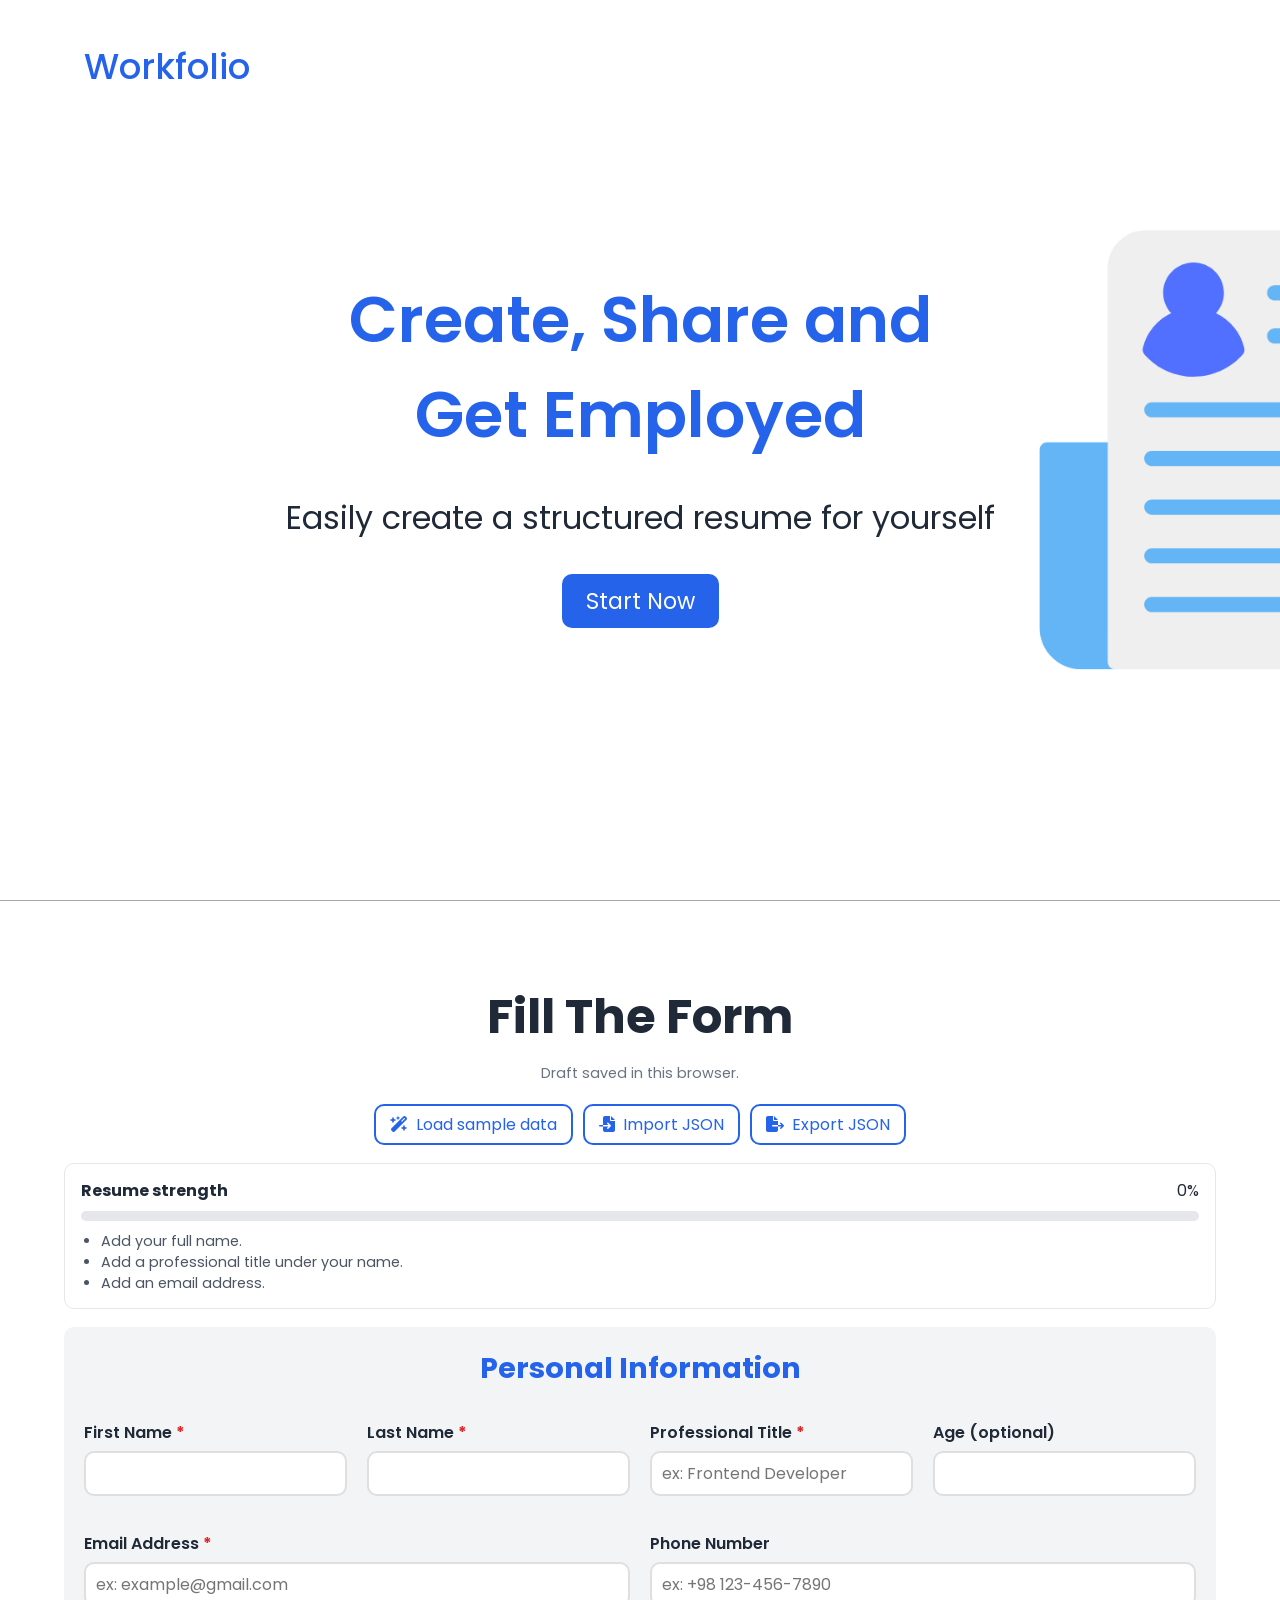
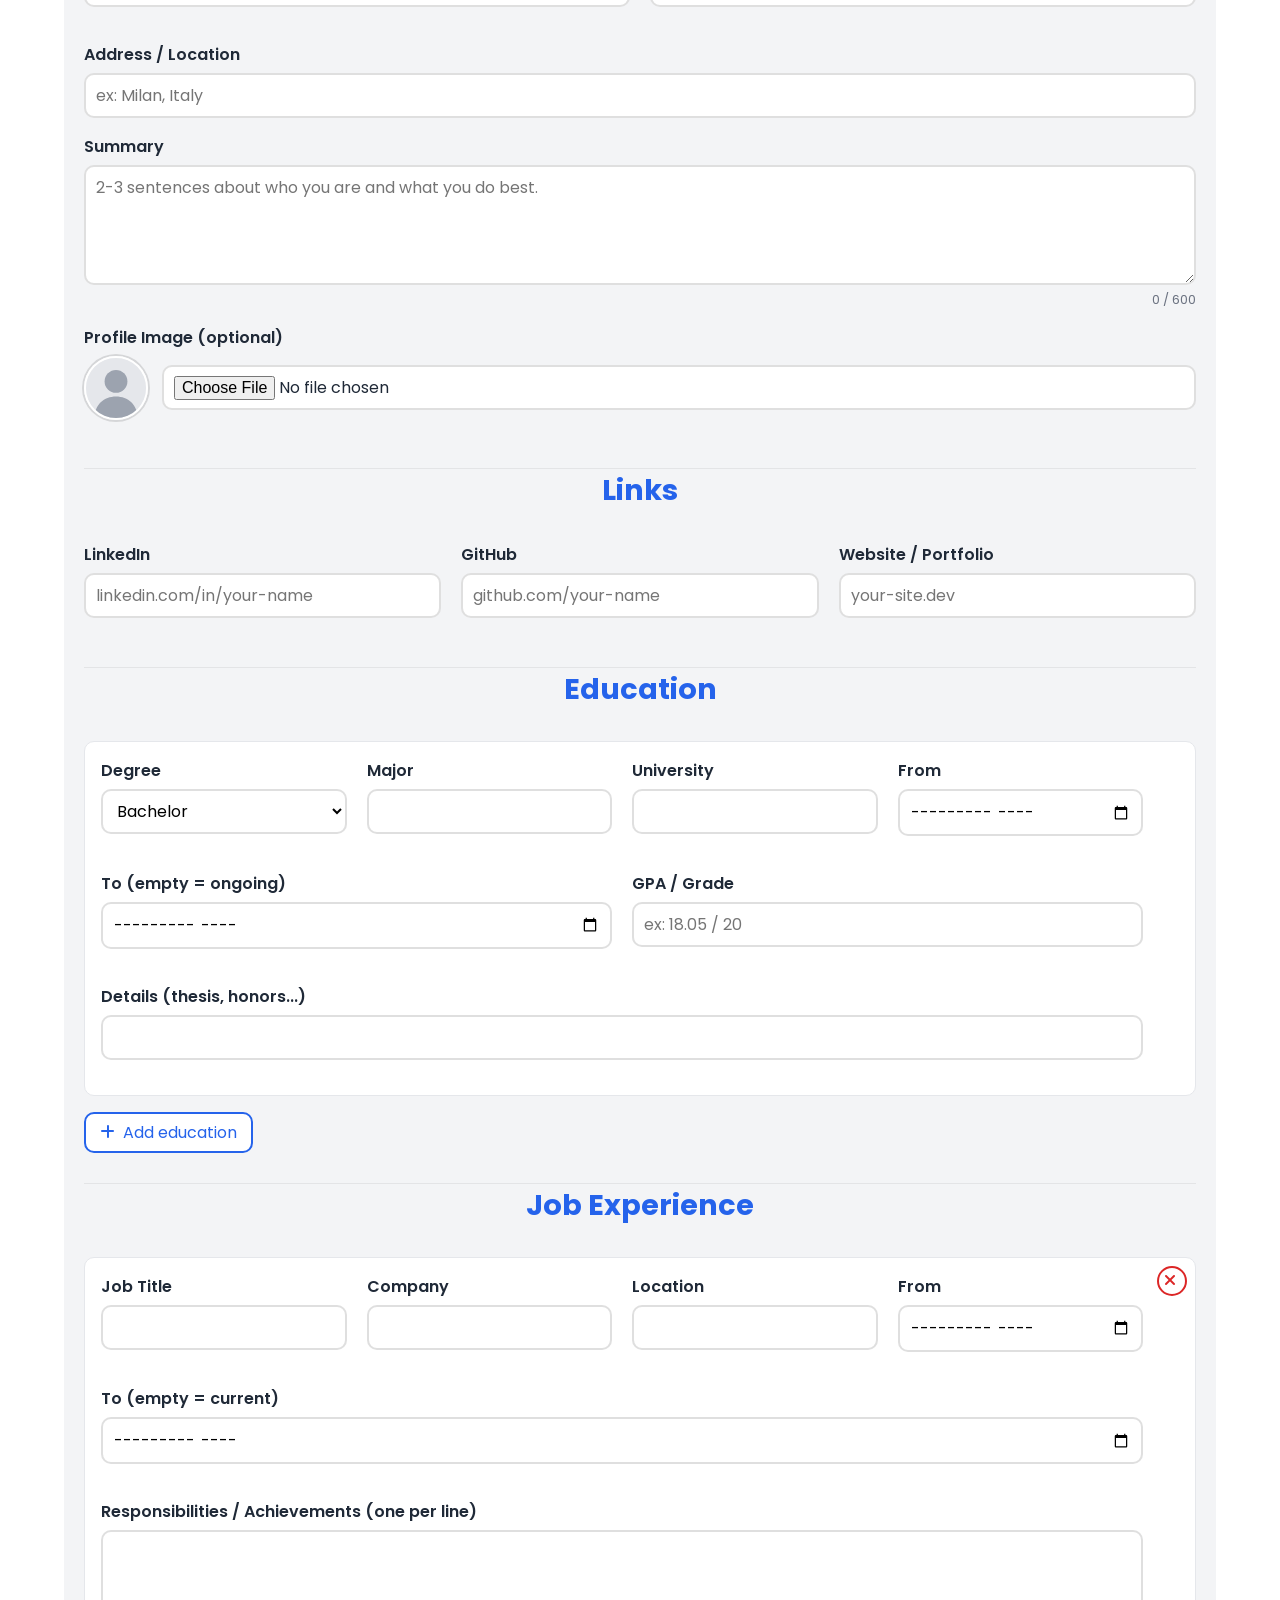
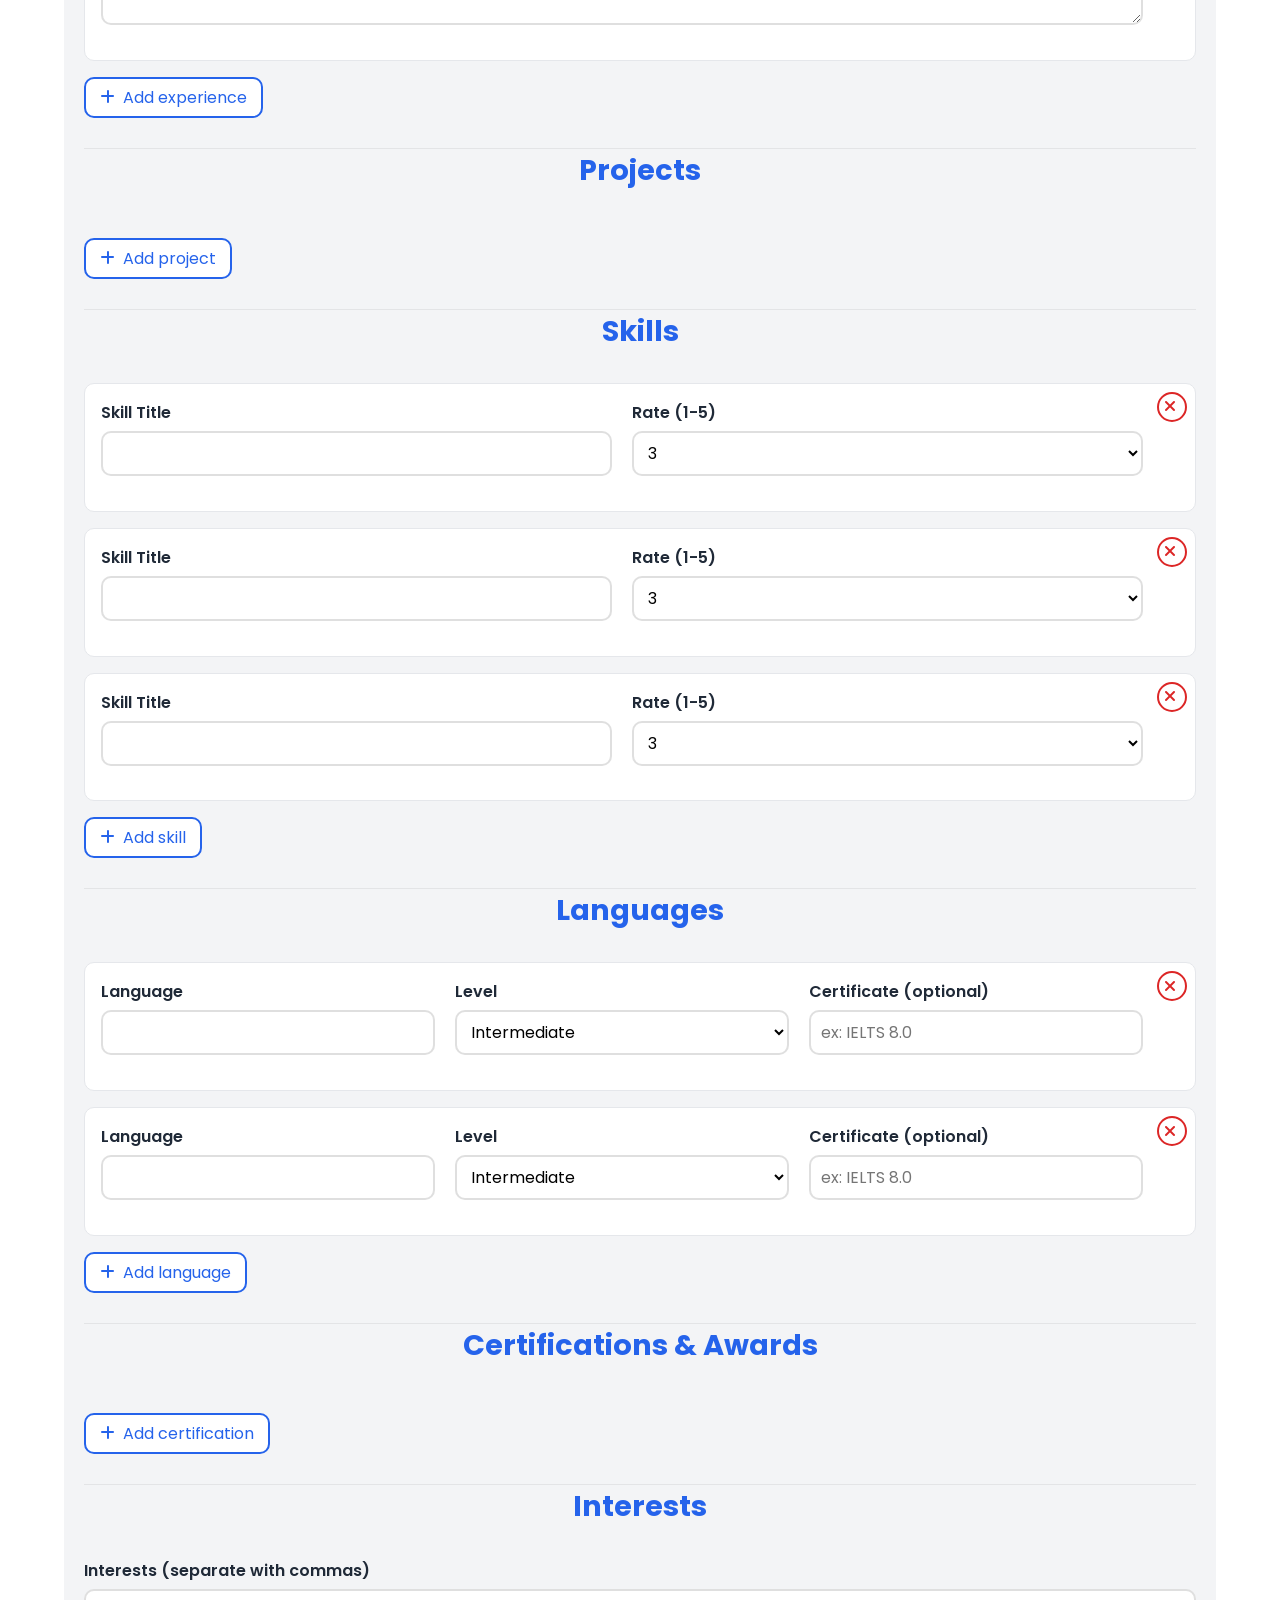
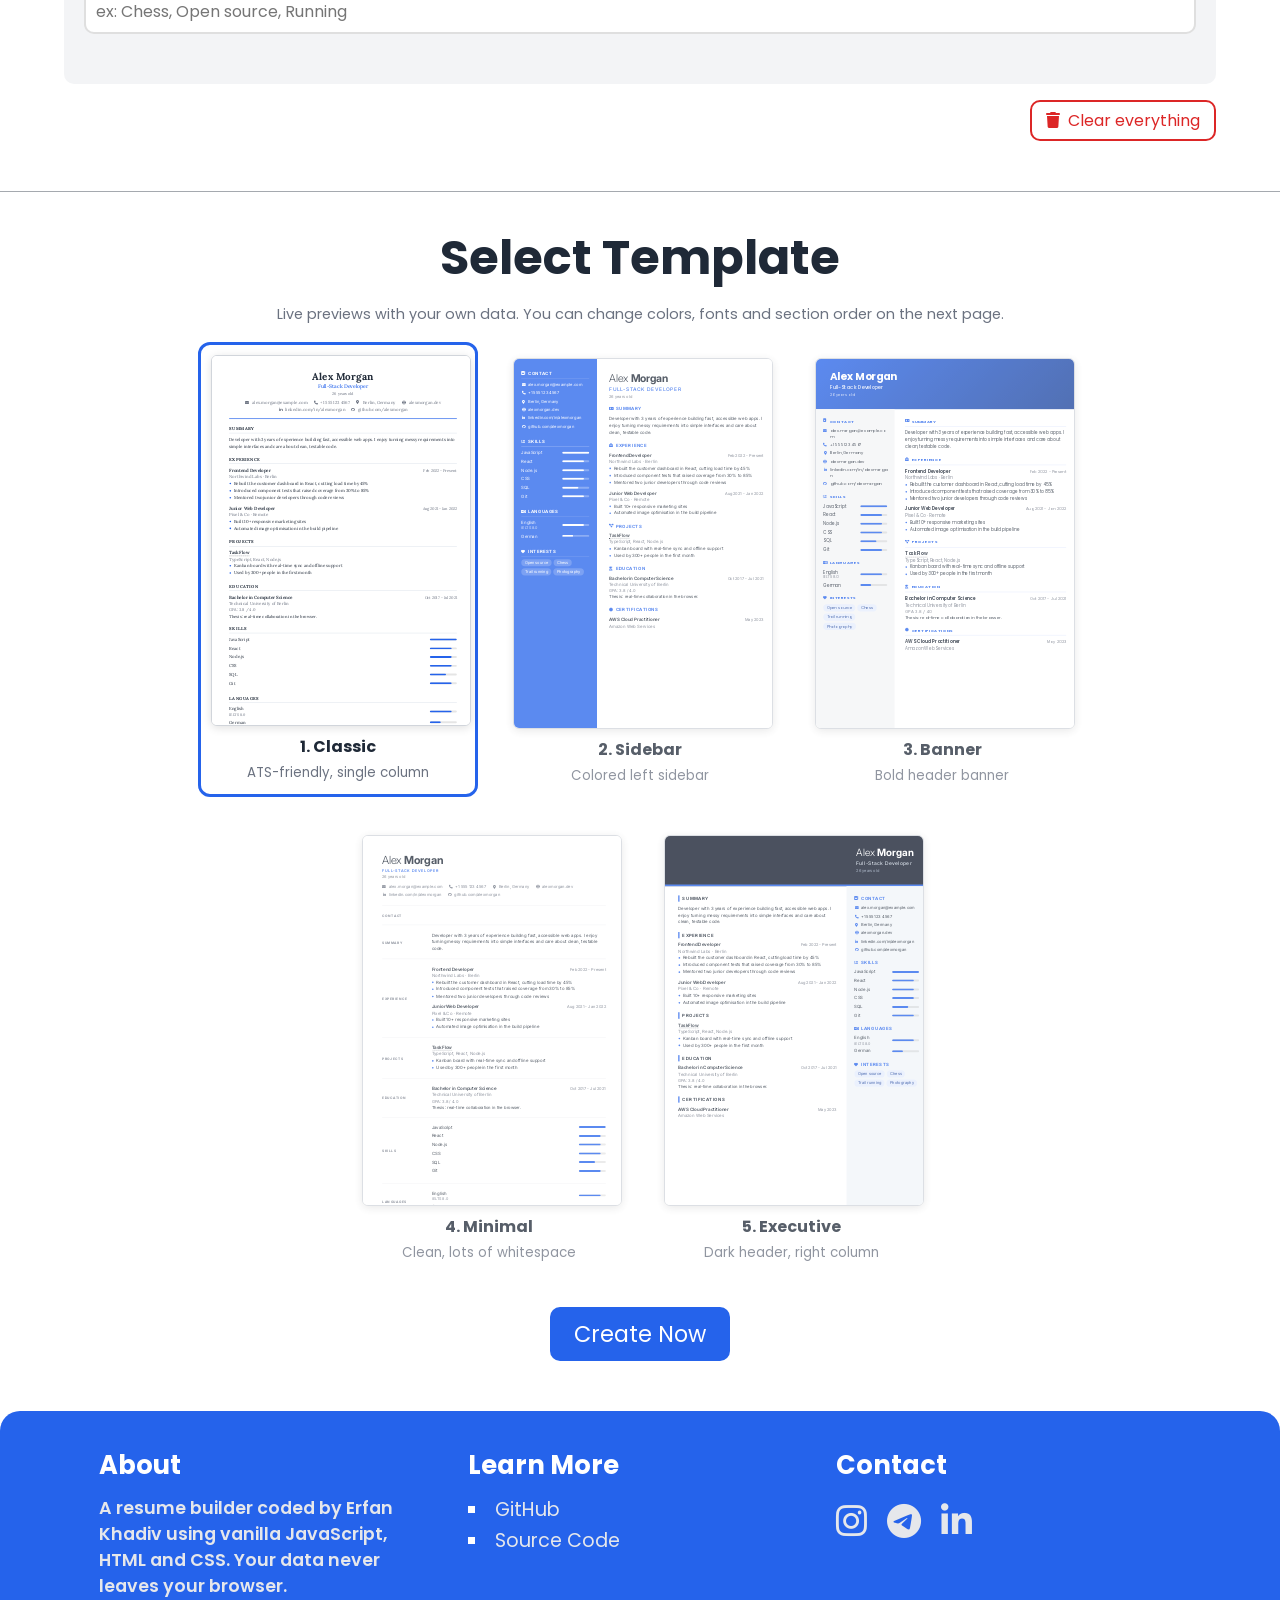
==== index.html @ 61cf90de "Add files via upload" ====
<!DOCTYPE html>
<html lang="en">
    <head>
        <meta charset="UTF-8" />
        <meta name="viewport" content="width=device-width, initial-scale=1.0" />
        <meta
            name="description"
            content="Workfolio - a free, browser-based resume builder. Fill in a form, pick one of five templates, customize colors and fonts, and download your resume as a PDF."
        />
        <title>Workfolio | Resume Builder</title>
        <link rel="icon" href="assets/imgs/favicon.svg" type="image/svg+xml" />
        <link rel="stylesheet" href="assets/css/style.css" />
        <!-- icons (Font Awesome Free) -->
        <link
            rel="stylesheet"
            href="https://cdnjs.cloudflare.com/ajax/libs/font-awesome/6.5.2/css/all.min.css"
            crossorigin="anonymous"
            referrerpolicy="no-referrer"
        />
        <!-- fonts -->
        <link rel="preconnect" href="https://fonts.googleapis.com" />
        <link rel="preconnect" href="https://fonts.gstatic.com" crossorigin />
        <link
            href="https://fonts.googleapis.com/css2?family=Poppins:wght@400;500;600;700&display=swap"
            rel="stylesheet"
        />
    </head>
    <body>
        <!-- Start nav -->
        <nav>
            <div class="container">
                <div id="brand-box">
                    <span id="brand-link">
                        <a href="#top" class="blue-color">Workfolio</a>
                    </span>
                </div>
            </div>
        </nav>
        <!-- End nav -->

        <!-- Start header -->
        <header id="top">
            <div class="container">
                <div id="header-box">
                    <h1 id="header-title" class="blue-color">
                        Create, Share and <br />
                        Get Employed
                    </h1>
                    <p id="header-text">
                        Easily create a structured resume for yourself
                    </p>
                    <a href="#formSec" id="header-btn" class="base-btn"
                        >Start Now</a
                    >
                </div>
            </div>
        </header>
        <!-- End header -->

        <!-- start main -->
        <main>
            <form id="resumeForm" novalidate autocomplete="on">
                <section id="formSec">
                    <div class="container">
                        <h2 class="formTitle">Fill The Form</h2>
                        <p id="draftStatus" class="draftStatus" aria-live="polite">
                            Your progress is saved automatically in this browser.
                        </p>

                        <div class="toolRow">
                            <button type="button" class="ghost-btn" id="sampleBtn"><i class="fa-solid fa-wand-magic-sparkles"></i> Load sample data</button>
                            <button type="button" class="ghost-btn" id="importBtn"><i class="fa-solid fa-file-import"></i> Import JSON</button>
                            <button type="button" class="ghost-btn" id="exportBtn"><i class="fa-solid fa-file-export"></i> Export JSON</button>
                            <input type="file" id="importInput" accept="application/json,.json" hidden />
                        </div>

                        <div id="scoreCard" class="scoreCard" aria-live="polite">
                            <div class="scoreTop">
                                <strong>Resume strength</strong>
                                <span id="scoreText">0%</span>
                            </div>
                            <div class="scoreBar"><div id="scoreFill"></div></div>
                            <ul id="scoreTips"></ul>
                        </div>

                        <div id="formBox">
                            <!-- Personal information -->
                            <fieldset class="formGroup">
                                <legend class="blue-color formHeader">Personal Information</legend>
                                <div class="formItems">
                                    <div class="formItem">
                                        <label for="firstName">First Name <b class="req">*</b></label>
                                        <input id="firstName" name="firstName" class="baseInput" type="text" autocomplete="given-name" required />
                                        <small class="errorMsg" data-error-for="firstName"></small>
                                    </div>
                                    <div class="formItem">
                                        <label for="lastName">Last Name <b class="req">*</b></label>
                                        <input id="lastName" name="lastName" class="baseInput" type="text" autocomplete="family-name" required />
                                        <small class="errorMsg" data-error-for="lastName"></small>
                                    </div>
                                    <div class="formItem">
                                        <label for="professionalTitle">Professional Title <b class="req">*</b></label>
                                        <input id="professionalTitle" name="professionalTitle" class="baseInput" type="text" placeholder="ex: Frontend Developer" required />
                                        <small class="errorMsg" data-error-for="professionalTitle"></small>
                                    </div>
                                    <div class="formItem">
                                        <label for="age">Age (optional)</label>
                                        <input id="age" name="age" class="baseInput" type="number" min="14" max="100" inputmode="numeric" />
                                        <small class="errorMsg" data-error-for="age"></small>
                                    </div>
                                    <div class="formItem">
                                        <label for="emailAddress">Email Address <b class="req">*</b></label>
                                        <input id="emailAddress" name="emailAddress" class="baseInput" type="email" autocomplete="email" placeholder="ex: example@gmail.com" required />
                                        <small class="errorMsg" data-error-for="emailAddress"></small>
                                    </div>
                                    <div class="formItem">
                                        <label for="phoneNumber">Phone Number</label>
                                        <input id="phoneNumber" name="phoneNumber" class="baseInput" type="tel" autocomplete="tel" placeholder="ex: +98 123-456-7890" />
                                        <small class="errorMsg" data-error-for="phoneNumber"></small>
                                    </div>
                                    <div class="formItem wide">
                                        <label for="address">Address / Location</label>
                                        <input id="address" name="address" class="baseInput" type="text" autocomplete="street-address" placeholder="ex: Milan, Italy" />
                                    </div>
                                    <div class="formItem wide">
                                        <label for="aboutMe">Summary</label>
                                        <textarea id="aboutMe" name="aboutMe" class="baseInput" rows="4" maxlength="600" placeholder="2-3 sentences about who you are and what you do best."></textarea>
                                        <small class="counter" id="aboutCounter">0 / 600</small>
                                    </div>
                                    <div class="formItem wide">
                                        <label for="profileImgInput">Profile Image (optional)</label>
                                        <div class="photoRow">
                                            <img id="photoPreview" src="assets/imgs/avatar.svg" alt="Profile preview" width="64" height="64" />
                                            <input type="file" id="profileImgInput" accept="image/*" class="baseInput" />
                                            <button type="button" id="removePhoto" class="ghost-btn" hidden>Remove</button>
                                        </div>
                                        <small class="errorMsg" data-error-for="profileImgInput"></small>
                                    </div>
                                </div>
                            </fieldset>

                            <!-- Online presence -->
                            <fieldset class="formGroup">
                                <legend class="blue-color formHeader">Links</legend>
                                <div class="formItems">
                                    <div class="formItem">
                                        <label for="linkedin">LinkedIn</label>
                                        <input id="linkedin" name="linkedin" class="baseInput" type="text" placeholder="linkedin.com/in/your-name" />
                                        <small class="errorMsg" data-error-for="linkedin"></small>
                                    </div>
                                    <div class="formItem">
                                        <label for="github">GitHub</label>
                                        <input id="github" name="github" class="baseInput" type="text" placeholder="github.com/your-name" />
                                        <small class="errorMsg" data-error-for="github"></small>
                                    </div>
                                    <div class="formItem">
                                        <label for="website">Website / Portfolio</label>
                                        <input id="website" name="website" class="baseInput" type="text" placeholder="your-site.dev" />
                                        <small class="errorMsg" data-error-for="website"></small>
                                    </div>
                                </div>
                            </fieldset>

                            <!-- Education -->
                            <fieldset class="formGroup">
                                <legend class="blue-color formHeader">Education</legend>
                                <div id="educationList" class="entryList"></div>
                                <button type="button" class="ghost-btn" data-add="education"><i class="fa-solid fa-plus"></i> Add education</button>
                            </fieldset>

                            <!-- Job experience -->
                            <fieldset class="formGroup">
                                <legend class="blue-color formHeader">Job Experience</legend>
                                <div id="jobList" class="entryList"></div>
                                <button type="button" class="ghost-btn" data-add="job"><i class="fa-solid fa-plus"></i> Add experience</button>
                            </fieldset>

                            <!-- Projects -->
                            <fieldset class="formGroup">
                                <legend class="blue-color formHeader">Projects</legend>
                                <div id="projectList" class="entryList"></div>
                                <button type="button" class="ghost-btn" data-add="project"><i class="fa-solid fa-plus"></i> Add project</button>
                            </fieldset>

                            <!-- Skills -->
                            <fieldset class="formGroup">
                                <legend class="blue-color formHeader">Skills</legend>
                                <div id="skillList" class="entryList"></div>
                                <button type="button" class="ghost-btn" data-add="skill"><i class="fa-solid fa-plus"></i> Add skill</button>
                            </fieldset>

                            <!-- Languages -->
                            <fieldset class="formGroup">
                                <legend class="blue-color formHeader">Languages</legend>
                                <div id="languageList" class="entryList"></div>
                                <button type="button" class="ghost-btn" data-add="language"><i class="fa-solid fa-plus"></i> Add language</button>
                            </fieldset>

                            <!-- Certifications -->
                            <fieldset class="formGroup">
                                <legend class="blue-color formHeader">Certifications &amp; Awards</legend>
                                <div id="certList" class="entryList"></div>
                                <button type="button" class="ghost-btn" data-add="cert"><i class="fa-solid fa-plus"></i> Add certification</button>
                            </fieldset>

                            <!-- Interests -->
                            <fieldset class="formGroup noBorder">
                                <legend class="blue-color formHeader">Interests</legend>
                                <div class="formItem wide">
                                    <label for="interests">Interests (separate with commas)</label>
                                    <input id="interests" name="interests" class="baseInput" type="text" placeholder="ex: Chess, Open source, Running" />
                                </div>
                            </fieldset>
                        </div>

                        <div class="formActions">
                            <button type="button" id="resetBtn" class="ghost-btn danger"><i class="fa-solid fa-trash"></i> Clear everything</button>
                        </div>
                    </div>
                </section>

                <section id="templateSelect">
                    <div class="container">
                        <h2 class="formTitle">Select Template</h2>
                        <p class="draftStatus">Live previews with your own data. You can change colors, fonts and section order on the next page.</p>
                        <div id="templateBox">
                            <div id="templateItems" role="radiogroup" aria-label="Resume template"></div>
                        </div>
                        <button class="base-btn" id="createBtn" type="submit">Create Now</button>
                    </div>
                </section>
            </form>
        </main>
        <!-- end main -->

        <footer>
            <div class="container">
                <div class="footer-box">
                    <div class="footer-item">
                        <span>About</span>
                        <p>
                            A resume builder coded by Erfan Khadiv using vanilla
                            JavaScript, HTML and CSS. Your data never leaves
                            your browser.
                        </p>
                    </div>

                    <div class="footer-item">
                        <span>Learn More</span>
                        <ul id="learnMore">
                            <li><a href="https://github.com/ErfanKhadiv" target="_blank" rel="noopener noreferrer">GitHub</a></li>
                            <li><a href="https://github.com/ErfanKhadiv/Workfolio" target="_blank" rel="noopener noreferrer">Source Code</a></li>
                        </ul>
                    </div>

                    <div class="footer-item">
                        <span>Contact</span>
                        <ul id="icons">
                            <li><a href="https://www.instagram.com/erphan.kh/" target="_blank" rel="noopener noreferrer" aria-label="Instagram"><i class="fa-brands fa-instagram"></i></a></li>
                            <li><a href="https://t.me/Erphan_Khadiv" target="_blank" rel="noopener noreferrer" aria-label="Telegram"><i class="fa-brands fa-telegram"></i></a></li>
                            <li><a href="https://www.linkedin.com/in/erfan-khadiv-777a66279/" target="_blank" rel="noopener noreferrer" aria-label="LinkedIn"><i class="fa-brands fa-linkedin-in"></i></a></li>
                        </ul>
                    </div>
                </div>
            </div>
        </footer>

        <script src="assets/js/core.js"></script>
        <script src="assets/js/index.js"></script>
    </body>
</html>
---- assets/css/style.css ----
/* ---------- base ---------- */
*,
*::before,
*::after {
    box-sizing: border-box;
}

html {
    scroll-behavior: smooth;
}

body {
    margin: 0;
    padding: 0;
    font-family: "Poppins", sans-serif;
    color: #1f2937;
}

body p {
    color: #1f2937;
}

:root {
    --blue: #2563eb;
    --blue-hover: #3975f8;
    --blue-active: #6291f5;
    --gray: #f3f4f6;
    --text: #1f2937;
    --danger: #dc2626;
}

/* ---------- colors ---------- */
.blue-color { color: var(--blue); }
.gray1-color { color: var(--text); }
.green-color { color: #10b981; }
.purple-color { color: #8b5cf6; }
.gray2-color { color: var(--gray); }

.container {
    width: 90%;
    max-width: 1200px;
    margin: 0 auto;
}

/* ---------- buttons ---------- */
.base-btn {
    display: inline-block;
    background-color: var(--blue);
    color: #fff;
    cursor: pointer;
    font-family: inherit;
    font-size: 1.4rem;
    padding: 10px 24px;
    border-radius: 10px;
    border: none;
    text-decoration: none;
    transition: background-color 0.3s;
}

.base-btn:hover { background-color: var(--blue-hover); }
.base-btn:active { background-color: var(--blue-active); }
.base-btn:disabled { opacity: 0.6; cursor: wait; }

.ghost-btn {
    background: #fff;
    color: var(--blue);
    border: 2px solid var(--blue);
    border-radius: 10px;
    padding: 6px 14px;
    font-family: inherit;
    font-size: 1rem;
    cursor: pointer;
    transition: background-color 0.2s, color 0.2s;
}

.ghost-btn:hover { background: var(--blue); color: #fff; }
.ghost-btn.danger { color: var(--danger); border-color: var(--danger); }
.ghost-btn.danger:hover { background: var(--danger); color: #fff; }

:focus-visible {
    outline: 3px solid var(--blue-active);
    outline-offset: 2px;
}

/* ---------- nav ---------- */
#brand-box {
    display: flex;
    position: absolute;
    top: 40px;
    margin-left: 20px;
    z-index: 2;
}

#brand-link a {
    text-decoration: none;
    font-weight: 500;
    font-size: 2.2rem;
}

/* ---------- header ---------- */
header#top {
    background: url(../imgs/header-img1.png) center / cover no-repeat;
    border-bottom: 1px solid hsla(215, 28%, 17%, 0.4);
}

#header-box {
    text-align: center;
    display: flex;
    flex-direction: column;
    justify-content: center;
    align-items: center;
    min-height: 100vh;
}

#header-title {
    font-size: clamp(2.4rem, 6vw, 4rem);
    font-weight: 600;
    margin: 0;
}

#header-text {
    font-size: clamp(1.1rem, 3vw, 2rem);
}

/* ---------- form ---------- */
#formSec {
    padding: 50px 0;
    margin: 30px 0;
    border-bottom: 1px solid hsla(215, 28%, 17%, 0.4);
}

#formBox {
    background-color: var(--gray);
    border-radius: 10px;
    padding: 20px;
}

.formTitle {
    font-size: clamp(2rem, 5vw, 3rem);
    font-weight: bold;
    text-align: center;
    margin: 0 0 10px;
}

.draftStatus {
    text-align: center;
    font-size: 0.9rem;
    color: #6b7280 !important;
    margin: 0 0 20px;
}

.formGroup {
    border: none;
    border-bottom: 1px solid #b6b6b644;
    margin: 0;
    padding: 10px 0 30px;
    min-width: 0;
}

.formGroup.noBorder { border-bottom: none; }

.formHeader {
    font-size: 1.8rem;
    font-weight: bold;
    padding: 0;
    margin: 20px auto;
    text-align: center;
}

.formItems {
    display: flex;
    flex-wrap: wrap;
    gap: 16px 20px;
}

.formItem {
    display: flex;
    flex-direction: column;
    gap: 6px;
    font-size: 1rem;
    flex: 1 1 240px;
}

.formItem.wide { flex-basis: 100%; }
.formItem label { font-weight: 600; }
.req { color: var(--danger); }

.baseInput {
    border: 2px solid hsla(0, 0%, 31%, 0.18);
    border-radius: 10px;
    padding: 8px 10px;
    font-size: 1rem;
    font-family: "Poppins", sans-serif;
    width: 100%;
    background: #fff;
}

textarea.baseInput { resize: vertical; }
.baseInput:hover { border-color: var(--blue-active); }
.baseInput:focus { outline: none; border-color: var(--blue-active); }
.baseInput.invalid { border-color: var(--danger); }

.errorMsg {
    color: var(--danger);
    font-size: 0.8rem;
    min-height: 1em;
}

.counter { color: #6b7280; font-size: 0.8rem; text-align: right; }

.photoRow {
    display: flex;
    align-items: center;
    gap: 14px;
    flex-wrap: wrap;
}

.photoRow input { flex: 1 1 200px; width: auto; }

#photoPreview {
    width: 64px;
    height: 64px;
    border-radius: 50%;
    object-fit: cover;
    border: 2px solid #fff;
    box-shadow: 0 0 0 2px hsla(0, 0%, 31%, 0.18);
}

/* dynamic entries */
.entryList { display: flex; flex-direction: column; gap: 16px; margin-bottom: 16px; }

.entry {
    position: relative;
    background: #fff;
    border-radius: 10px;
    padding: 16px;
    border: 1px solid #e5e7eb;
}

.entry .formItems { padding-right: 0; }
.entry.compact .formItem { flex: 1 1 180px; }

.entry .removeEntry {
    position: absolute;
    top: 8px;
    right: 8px;
    width: 30px;
    height: 30px;
    padding: 0;
    border-radius: 50%;
    line-height: 1;
}

.entry .formItems { margin-right: 36px; }

.formActions { margin-top: 16px; text-align: right; }

/* ---------- templates ---------- */
#templateSelect {
    text-align: center;
    padding-bottom: 20px;
}

#templateItems {
    display: flex;
    justify-content: space-around;
    flex-wrap: wrap;
}

.templateItemImg {
    width: min(400px, 90%);
    height: auto;
    margin: 10px;
    cursor: pointer;
    border: 3px solid transparent;
    border-radius: 8px;
    transition: transform 0.2s, border 0.2s, opacity 0.2s;
}

.templateItemImg.notSelected { opacity: 0.6; border: 3px solid transparent; }
.templateItemImg.selected { opacity: 1; border: 3px solid #007bff; transform: scale(1.03); }
.templateItemImg:hover { opacity: 1; }

#templateSelect .base-btn { margin: 30px 0; }

/* ---------- footer ---------- */
footer {
    background-color: var(--blue);
    display: flex;
    justify-content: center;
    align-items: center;
    border-radius: 20px 20px 0 0;
    color: #fff;
}

.footer-box {
    padding: 35px;
    display: flex;
    flex-wrap: wrap;
    gap: 24px;
    justify-content: space-between;
    align-items: baseline;
}

.footer-item {
    flex: 1 1 240px;
    display: flex;
    flex-direction: column;
}

.footer-item span { font-size: 1.6rem; font-weight: bold; }

.footer-item p {
    margin-top: 10px;
    font-size: 1.1rem;
    font-weight: 600;
    color: #e5e7eb;
    max-width: 90%;
}

.footer-item ul {
    margin-top: 10px;
    font-size: 1.2rem;
    padding: 0;
    color: #fff;
}

#learnMore { list-style: square inside; line-height: 1.6; }
.footer-item ul li a { text-decoration: none; color: #e5e7eb; }
.footer-item ul li a:hover { color: #fff; }

#icons { list-style: none; display: flex; gap: 20px; margin-left: 0; }
#icons li { font-size: 2.2rem; }

@media (prefers-reduced-motion: reduce) {
    html { scroll-behavior: auto; }
    * { transition: none !important; }
}

/* ---------- tools, score card, template previews ---------- */
.toolRow { display: flex; flex-wrap: wrap; gap: 10px; justify-content: center; margin-bottom: 18px; }
.ghost-btn i { margin-right: 4px; }

.scoreCard { background: #fff; border: 1px solid #e5e7eb; border-radius: 10px; padding: 14px 16px; margin-bottom: 18px; }
.scoreTop { display: flex; justify-content: space-between; margin-bottom: 8px; }
.scoreBar { height: 10px; border-radius: 99px; background: #e5e7eb; overflow: hidden; }
#scoreFill { height: 100%; width: 0; border-radius: 99px; background: #ef4444; transition: width .3s; }
#scoreFill[data-level="mid"] { background: #f59e0b; }
#scoreFill[data-level="high"] { background: #10b981; }
#scoreTips { margin: 10px 0 0; padding-left: 20px; font-size: .9rem; color: #4b5563; }
#scoreTips:empty { display: none; }

#templateItems { display: flex; flex-wrap: wrap; gap: 22px; justify-content: center; }
.tplCard {
    width: 280px; text-align: center; cursor: pointer; padding: 10px; border-radius: 12px;
    border: 3px solid transparent; opacity: .75; transition: opacity .2s, border-color .2s, transform .2s;
}
.tplCard:hover { opacity: 1; }
.tplCard.selected { opacity: 1; border-color: #2563eb; transform: translateY(-3px); }
.tplCard strong { display: block; margin-top: 8px; }
.tplCard small { color: #6b7280; }
.tplThumb { position: relative; width: 260px; height: 371px; overflow: hidden; background: #fff; border: 1px solid #d1d5db; border-radius: 6px; box-shadow: 0 2px 10px rgba(0, 0, 0, .12); }
.tplThumb iframe { position: absolute; top: 0; left: 0; width: 794px; height: 1123px; border: 0; transform-origin: top left; pointer-events: none; }
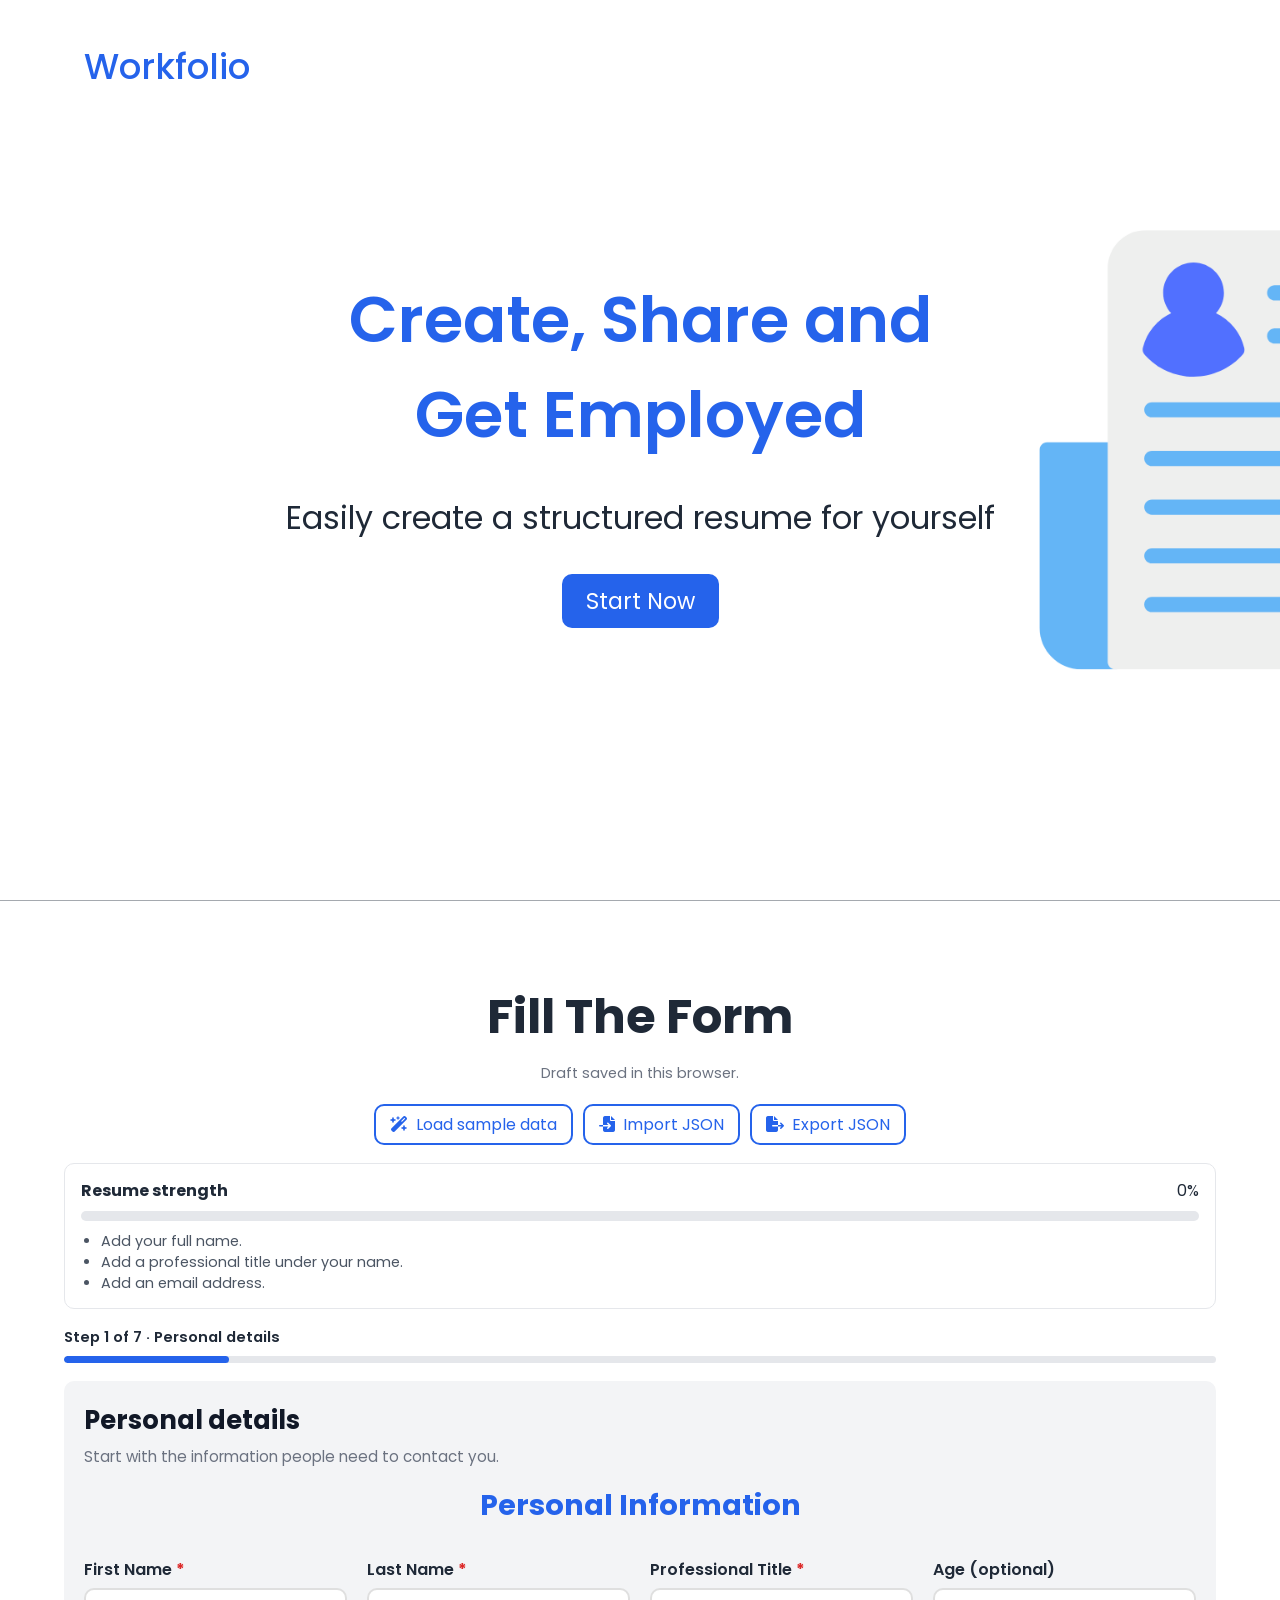
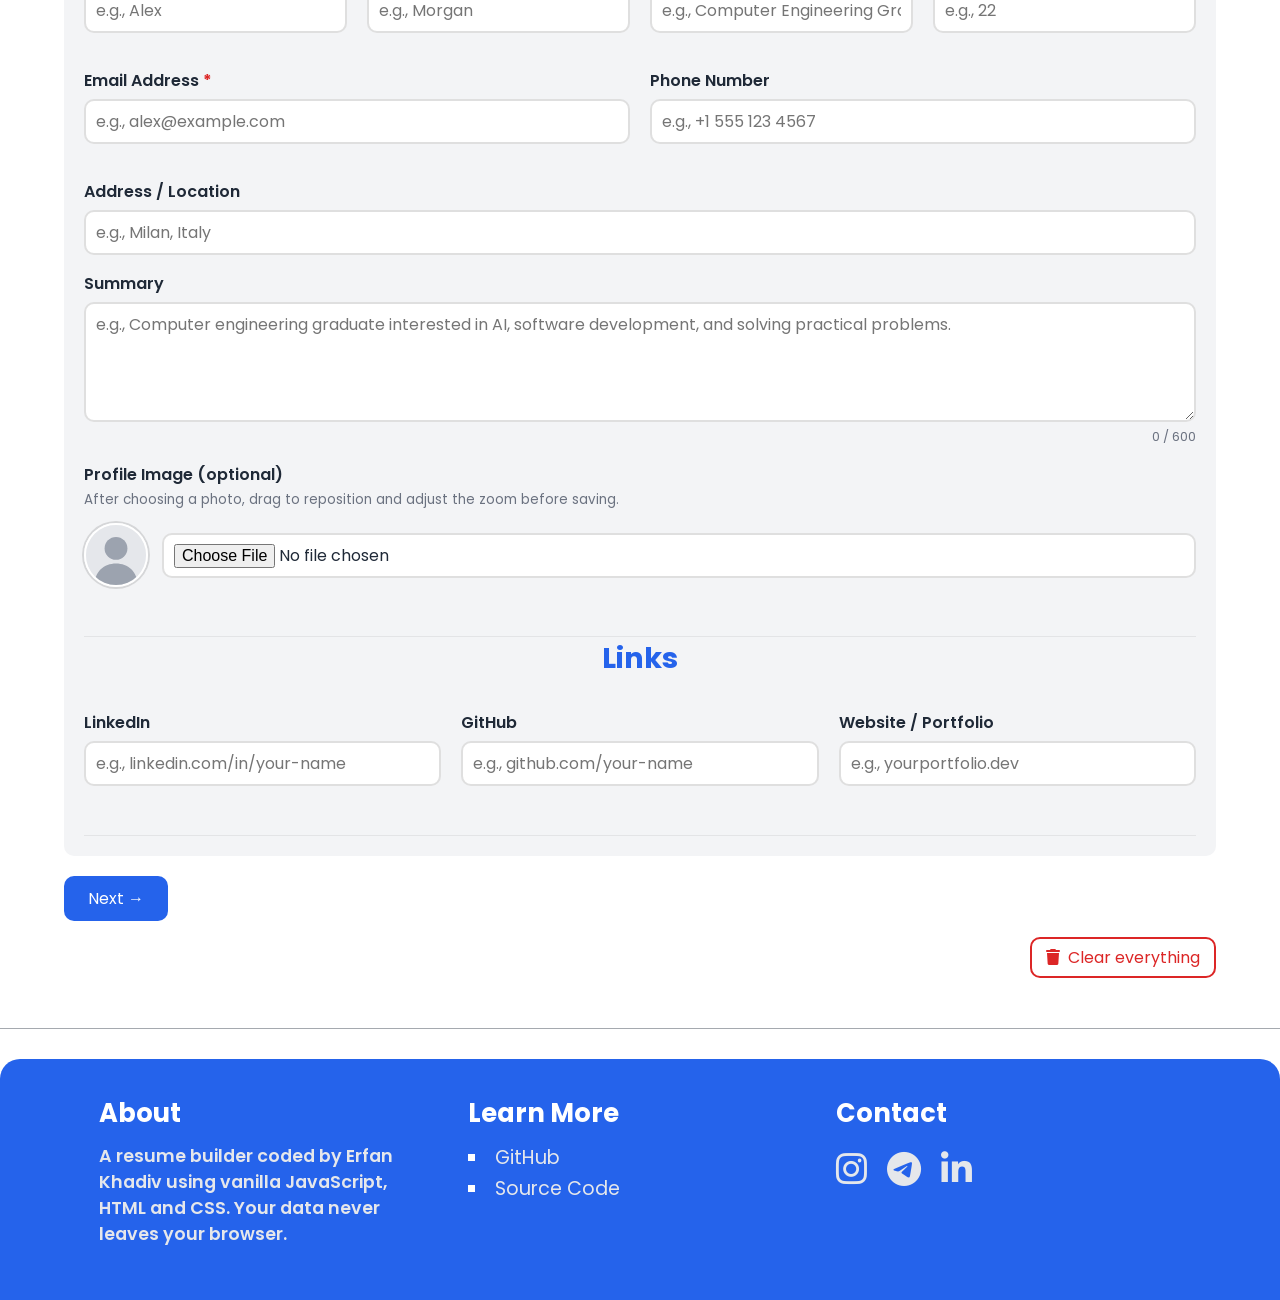
==== commit 5502419a: "Add files via upload" ====
--- a/index.html
+++ b/index.html
@@ -90,45 +90,46 @@
                                 <div class="formItems">
                                     <div class="formItem">
                                         <label for="firstName">First Name <b class="req">*</b></label>
-                                        <input id="firstName" name="firstName" class="baseInput" type="text" autocomplete="given-name" required />
+                                        <input id="firstName" name="firstName" class="baseInput" type="text" autocomplete="given-name" placeholder="e.g., Alex" required />
                                         <small class="errorMsg" data-error-for="firstName"></small>
                                     </div>
                                     <div class="formItem">
                                         <label for="lastName">Last Name <b class="req">*</b></label>
-                                        <input id="lastName" name="lastName" class="baseInput" type="text" autocomplete="family-name" required />
+                                        <input id="lastName" name="lastName" class="baseInput" type="text" autocomplete="family-name" placeholder="e.g., Morgan" required />
                                         <small class="errorMsg" data-error-for="lastName"></small>
                                     </div>
                                     <div class="formItem">
                                         <label for="professionalTitle">Professional Title <b class="req">*</b></label>
-                                        <input id="professionalTitle" name="professionalTitle" class="baseInput" type="text" placeholder="ex: Frontend Developer" required />
+                                        <input id="professionalTitle" name="professionalTitle" class="baseInput" type="text" placeholder="e.g., Computer Engineering Graduate" required />
                                         <small class="errorMsg" data-error-for="professionalTitle"></small>
                                     </div>
                                     <div class="formItem">
                                         <label for="age">Age (optional)</label>
-                                        <input id="age" name="age" class="baseInput" type="number" min="14" max="100" inputmode="numeric" />
+                                        <input id="age" name="age" class="baseInput" type="number" min="14" max="100" inputmode="numeric" placeholder="e.g., 22" />
                                         <small class="errorMsg" data-error-for="age"></small>
                                     </div>
                                     <div class="formItem">
                                         <label for="emailAddress">Email Address <b class="req">*</b></label>
-                                        <input id="emailAddress" name="emailAddress" class="baseInput" type="email" autocomplete="email" placeholder="ex: example@gmail.com" required />
+                                        <input id="emailAddress" name="emailAddress" class="baseInput" type="email" autocomplete="email" placeholder="e.g., alex@example.com" required />
                                         <small class="errorMsg" data-error-for="emailAddress"></small>
                                     </div>
                                     <div class="formItem">
                                         <label for="phoneNumber">Phone Number</label>
-                                        <input id="phoneNumber" name="phoneNumber" class="baseInput" type="tel" autocomplete="tel" placeholder="ex: +98 123-456-7890" />
+                                        <input id="phoneNumber" name="phoneNumber" class="baseInput" type="tel" autocomplete="tel" placeholder="e.g., +1 555 123 4567" />
                                         <small class="errorMsg" data-error-for="phoneNumber"></small>
                                     </div>
                                     <div class="formItem wide">
                                         <label for="address">Address / Location</label>
-                                        <input id="address" name="address" class="baseInput" type="text" autocomplete="street-address" placeholder="ex: Milan, Italy" />
+                                        <input id="address" name="address" class="baseInput" type="text" autocomplete="street-address" placeholder="e.g., Milan, Italy" />
                                     </div>
                                     <div class="formItem wide">
                                         <label for="aboutMe">Summary</label>
-                                        <textarea id="aboutMe" name="aboutMe" class="baseInput" rows="4" maxlength="600" placeholder="2-3 sentences about who you are and what you do best."></textarea>
+                                        <textarea id="aboutMe" name="aboutMe" class="baseInput" rows="4" maxlength="600" placeholder="e.g., Computer engineering graduate interested in AI, software development, and solving practical problems."></textarea>
                                         <small class="counter" id="aboutCounter">0 / 600</small>
                                     </div>
                                     <div class="formItem wide">
                                         <label for="profileImgInput">Profile Image (optional)</label>
+                                        <p class="photo-crop-help">After choosing a photo, drag to reposition and adjust the zoom before saving.</p>
                                         <div class="photoRow">
                                             <img id="photoPreview" src="assets/imgs/avatar.svg" alt="Profile preview" width="64" height="64" />
                                             <input type="file" id="profileImgInput" accept="image/*" class="baseInput" />
@@ -145,17 +146,17 @@
                                 <div class="formItems">
                                     <div class="formItem">
                                         <label for="linkedin">LinkedIn</label>
-                                        <input id="linkedin" name="linkedin" class="baseInput" type="text" placeholder="linkedin.com/in/your-name" />
+                                        <input id="linkedin" name="linkedin" class="baseInput" type="text" placeholder="e.g., linkedin.com/in/your-name" />
                                         <small class="errorMsg" data-error-for="linkedin"></small>
                                     </div>
                                     <div class="formItem">
                                         <label for="github">GitHub</label>
-                                        <input id="github" name="github" class="baseInput" type="text" placeholder="github.com/your-name" />
+                                        <input id="github" name="github" class="baseInput" type="text" placeholder="e.g., github.com/your-name" />
                                         <small class="errorMsg" data-error-for="github"></small>
                                     </div>
                                     <div class="formItem">
                                         <label for="website">Website / Portfolio</label>
-                                        <input id="website" name="website" class="baseInput" type="text" placeholder="your-site.dev" />
+                                        <input id="website" name="website" class="baseInput" type="text" placeholder="e.g., yourportfolio.dev" />
                                         <small class="errorMsg" data-error-for="website"></small>
                                     </div>
                                 </div>
@@ -208,7 +209,7 @@
                                 <legend class="blue-color formHeader">Interests</legend>
                                 <div class="formItem wide">
                                     <label for="interests">Interests (separate with commas)</label>
-                                    <input id="interests" name="interests" class="baseInput" type="text" placeholder="ex: Chess, Open source, Running" />
+                                    <input id="interests" name="interests" class="baseInput" type="text" placeholder="e.g., Open source, Chess, Running" />
                                 </div>
                             </fieldset>
                         </div>
--- a/assets/css/style.css
+++ b/assets/css/style.css
@@ -208,6 +208,8 @@
 
 .counter { color: #6b7280; font-size: 0.8rem; text-align: right; }
 
+.photo-crop-help { margin: -2px 0 8px; color: #6b7280; font-size: .84rem; line-height: 1.4; }
+
 .photoRow {
     display: flex;
     align-items: center;
@@ -361,3 +363,76 @@
 .tplCard small { color: #6b7280; }
 .tplThumb { position: relative; width: 260px; height: 371px; overflow: hidden; background: #fff; border: 1px solid #d1d5db; border-radius: 6px; box-shadow: 0 2px 10px rgba(0, 0, 0, .12); }
 .tplThumb iframe { position: absolute; top: 0; left: 0; width: 794px; height: 1123px; border: 0; transform-origin: top left; pointer-events: none; }
+
+/* ---------- guided, step-by-step form ---------- */
+.wizard-step[hidden] { display: none !important; }
+.wizard-step-intro { margin: 0 0 12px; }
+.wizard-step-intro h3 { margin: 0 0 5px; font-size: clamp(1.25rem, 3vw, 1.6rem); color: #111827; }
+.wizard-step-intro p { margin: 0 0 16px; color: #6b7280; font-size: .95rem; }
+.wizard-progress { margin: 0 0 18px; }
+.wizard-progress-label { font-weight: 600; font-size: .92rem; margin-bottom: 8px; }
+.wizard-progress-track { height: 7px; background: #e5e7eb; border-radius: 999px; overflow: hidden; }
+.wizard-progress-fill { height: 100%; width: 0; background: var(--blue); border-radius: inherit; transition: width .22s ease; }
+.wizard-nav { display: flex; justify-content: space-between; align-items: center; gap: 12px; margin: 20px 0 12px; }
+.wizard-nav .base-btn { font-size: 1rem; }
+.wizard-nav .ghost-btn, .templateBack { min-height: 44px; }
+.templateBack { margin: 0 0 18px; }
+.fieldHint { color: #6b7280; font-size: .78rem; }
+
+@media (max-width: 640px) {
+    .container { width: min(94%, 1200px); }
+    #brand-box { top: 18px; margin-left: 4px; }
+    #brand-link a { font-size: 1.8rem; }
+    #header-box { min-height: 76svh; padding-top: 60px; }
+    #formSec { padding: 28px 0; margin: 16px 0; }
+    #formBox { padding: 14px; }
+    .formHeader { font-size: 1.35rem; }
+    .formItems { gap: 12px; }
+    .formItem, .entry.compact .formItem { flex-basis: 100%; }
+    .entry { padding: 14px 12px; }
+    .entry .formItems { margin-right: 0; padding-top: 24px; }
+    .entry .removeEntry { top: 7px; right: 7px; }
+    .toolRow { display: grid; grid-template-columns: 1fr; }
+    .toolRow .ghost-btn { width: 100%; min-height: 42px; }
+    .wizard-nav { position: sticky; bottom: 8px; z-index: 5; background: #fff; padding: 10px; border: 1px solid #e5e7eb; border-radius: 12px; box-shadow: 0 6px 18px rgba(15, 23, 42, .12); }
+    .wizard-nav .base-btn { padding: 10px 14px; }
+    .tplCard { width: min(100%, 300px); }
+    .tplThumb { margin: 0 auto; }
+    .footer-box { padding: 24px 8px; }
+}
+
+@media (prefers-reduced-motion: reduce) {
+    .wizard-progress-fill { transition: none; }
+}
+
+/* ---------- profile photo cropper ---------- */
+.photo-crop-dialog {
+    width: min(94vw, 460px);
+    max-width: 460px;
+    padding: 0;
+    border: 0;
+    border-radius: 18px;
+    color: #111827;
+    background: transparent;
+    box-shadow: 0 24px 80px rgba(15, 23, 42, .28);
+}
+.photo-crop-dialog::backdrop { background: rgba(15, 23, 42, .62); backdrop-filter: blur(3px); }
+.photo-crop-card { background: #fff; border-radius: 18px; padding: 20px; }
+.photo-crop-head { display: flex; align-items: flex-start; justify-content: space-between; gap: 12px; margin-bottom: 16px; }
+.photo-crop-head h2 { margin: 0 0 5px; font-size: 1.25rem; color: #111827; }
+.photo-crop-head p { margin: 0; color: #6b7280; font-size: .9rem; line-height: 1.45; }
+.photo-crop-close { flex: 0 0 auto; border: 1px solid #e5e7eb; border-radius: 9px; background: #fff; color: #374151; width: 36px; height: 36px; font-size: 1.45rem; line-height: 1; cursor: pointer; }
+.photo-crop-canvas-wrap { width: min(100%, 320px); aspect-ratio: 1; margin: 0 auto 16px; overflow: hidden; border-radius: 12px; background: #e5e7eb; border: 1px solid #d1d5db; }
+#photoCropCanvas { display: block; width: 100%; height: 100%; cursor: grab; touch-action: none; }
+#photoCropCanvas.is-dragging { cursor: grabbing; }
+.photo-crop-zoom { display: grid; grid-template-columns: auto minmax(0, 1fr) 38px; align-items: center; gap: 12px; margin: 0 0 18px; font-weight: 600; font-size: .9rem; }
+.photo-crop-zoom input { width: 100%; accent-color: var(--blue); }
+.photo-crop-zoom output { text-align: right; color: #4b5563; font-variant-numeric: tabular-nums; }
+.photo-crop-actions { display: flex; justify-content: flex-end; gap: 10px; }
+.photo-crop-actions button { min-height: 44px; }
+@media (max-width: 480px) {
+    .photo-crop-dialog { width: calc(100vw - 20px); max-height: calc(100dvh - 24px); overflow-y: auto; }
+    .photo-crop-card { padding: 16px; }
+    .photo-crop-actions { flex-direction: column-reverse; }
+    .photo-crop-actions button { width: 100%; justify-content: center; }
+}
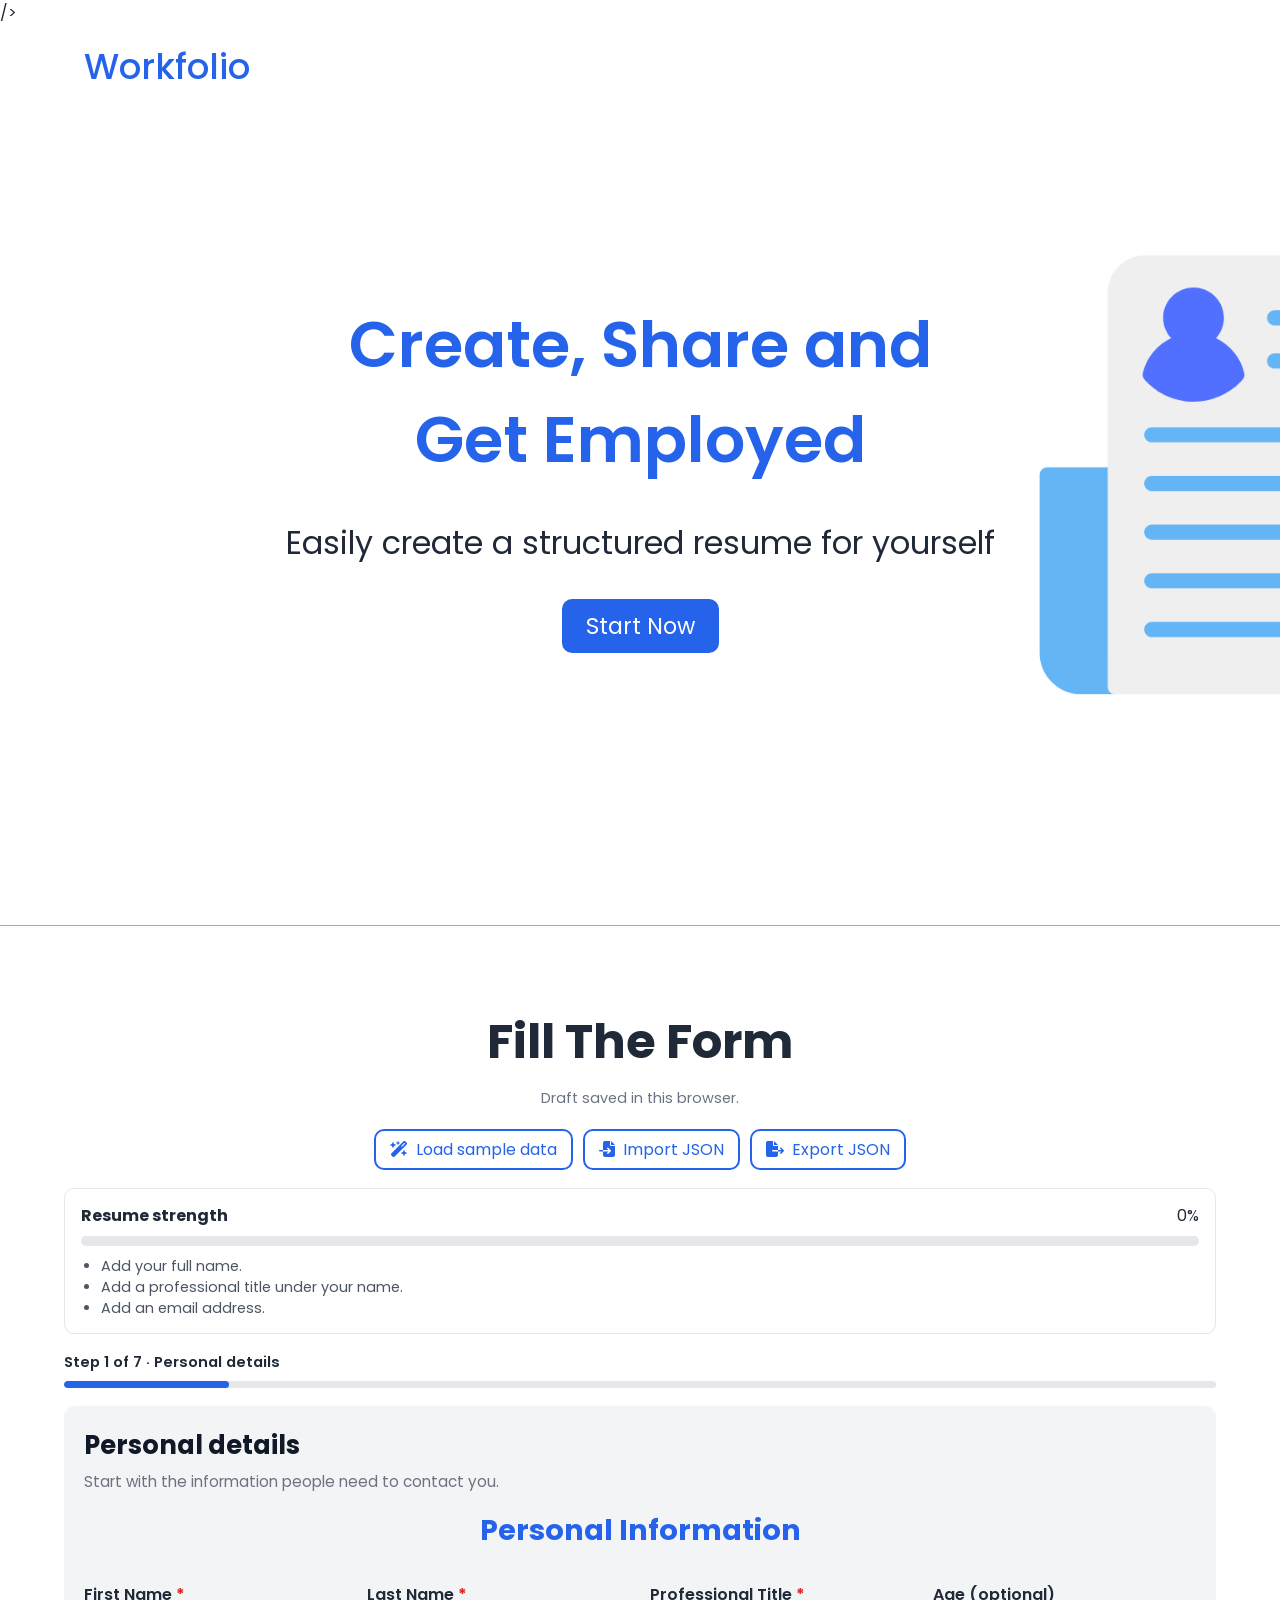
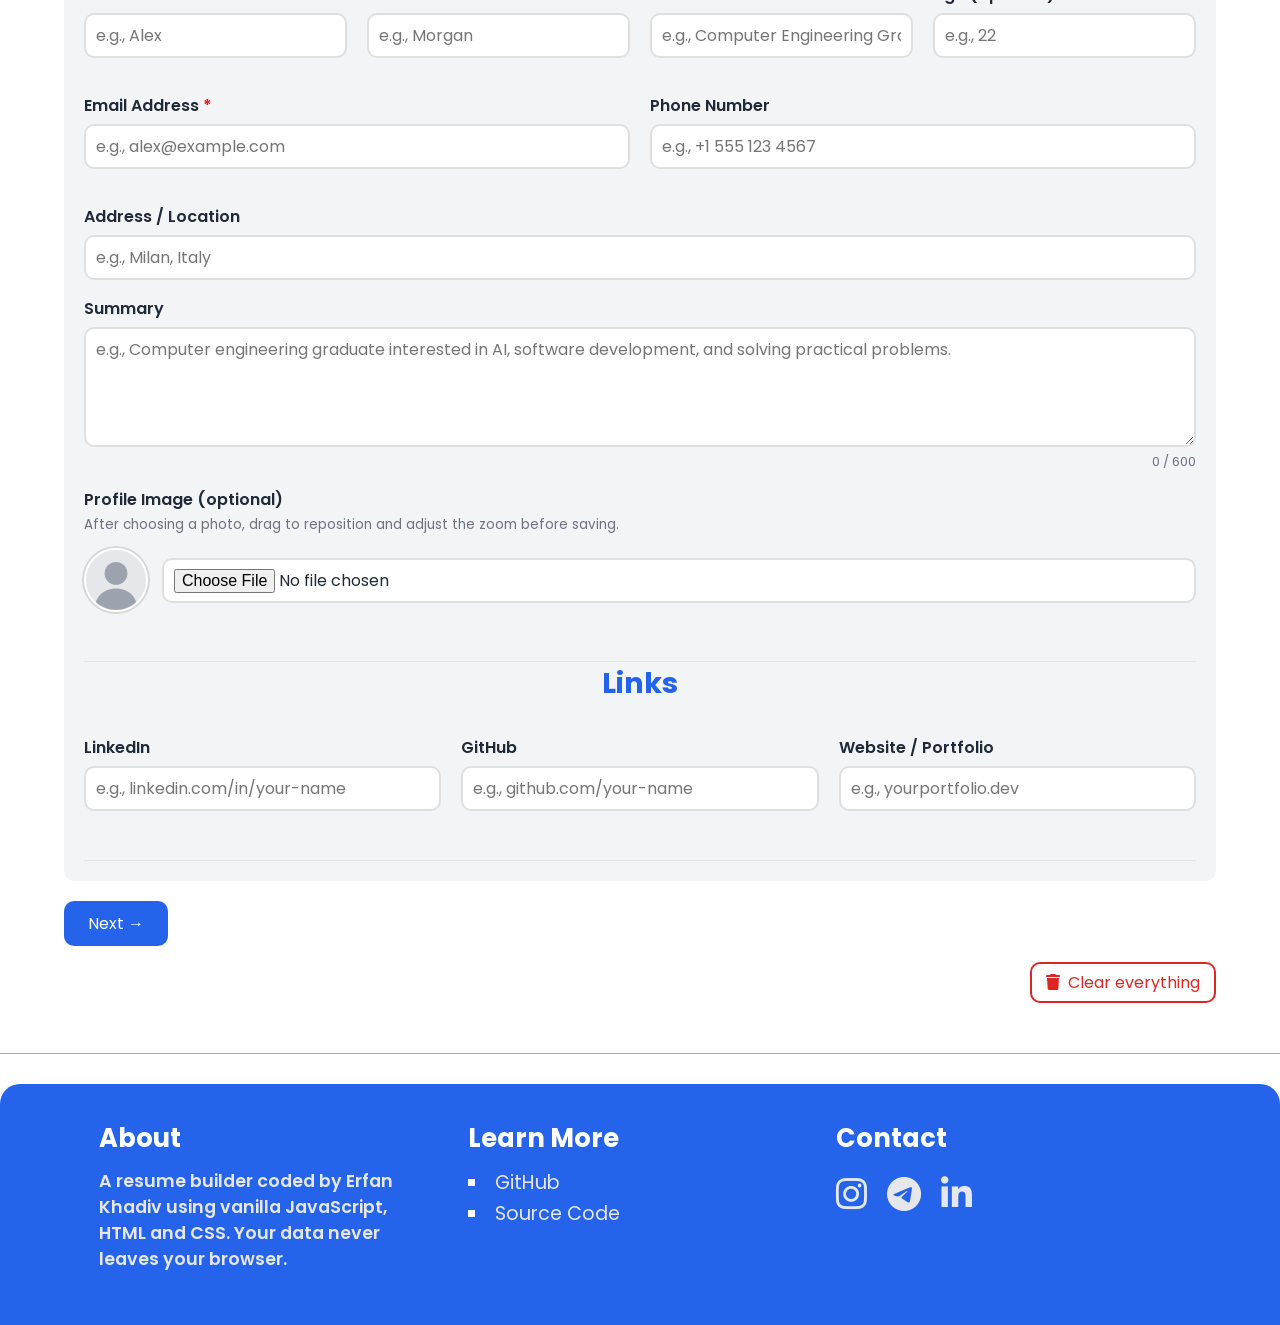
==== commit ccf37bc7: "Update index.html" ====
--- a/index.html
+++ b/index.html
@@ -5,9 +5,50 @@
         <meta name="viewport" content="width=device-width, initial-scale=1.0" />
         <meta
             name="description"
-            content="Workfolio - a free, browser-based resume builder. Fill in a form, pick one of five templates, customize colors and fonts, and download your resume as a PDF."
-        />
-        <title>Workfolio | Resume Builder</title>
+            content="Workfolio is a free, browser-based resume and CV builder with five customizable templates, live previews, flexible exports, and on-device AI job matching. Your resume data stays in your browser—no backend or sign-up."
+        />
+        <title>Workfolio | Resume Builder &amp; On-Device AI Job Match</title>
+        
+        <link rel="canonical" href="https://erfankhadiv.github.io/Workfolio/" />
+
+        <meta property="og:type" content="website" />
+        <meta property="og:site_name" content="Workfolio" />
+        <meta
+          property="og:title"
+          content="Workfolio — Resume Builder with On-Device AI"
+        />
+        <meta
+          property="og:description"
+          content="Build a professional resume with five customizable templates, live previews, and privacy-conscious AI job matching in your browser."
+        />
+        <meta
+          property="og:url"
+          content="https://erfankhadiv.github.io/Workfolio/"
+        />
+        <meta
+          property="og:image"
+          content="https://erfankhadiv.github.io/Workfolio/assets/imgs/screenshots/templates-overview.png"
+        />
+        <meta
+          property="og:image:alt"
+          content="Workfolio's five resume templates"
+        />
+        <meta property="og:image:type" content="image/png" />
+        
+        <meta name="twitter:card" content="summary_large_image" />
+        <meta
+          name="twitter:title"
+          content="Workfolio — Resume Builder with On-Device AI"
+        />
+        <meta
+          name="twitter:description"
+          content="Create a resume and match it with job descriptions using on-device AI."
+        />
+        <meta
+          name="twitter:image"
+          content="https://erfankhadiv.github.io/Workfolio/assets/imgs/screenshots/templates-overview.png"
+        />
+        />
         <link rel="icon" href="assets/imgs/favicon.svg" type="image/svg+xml" />
         <link rel="stylesheet" href="assets/css/style.css" />
         <!-- icons (Font Awesome Free) -->
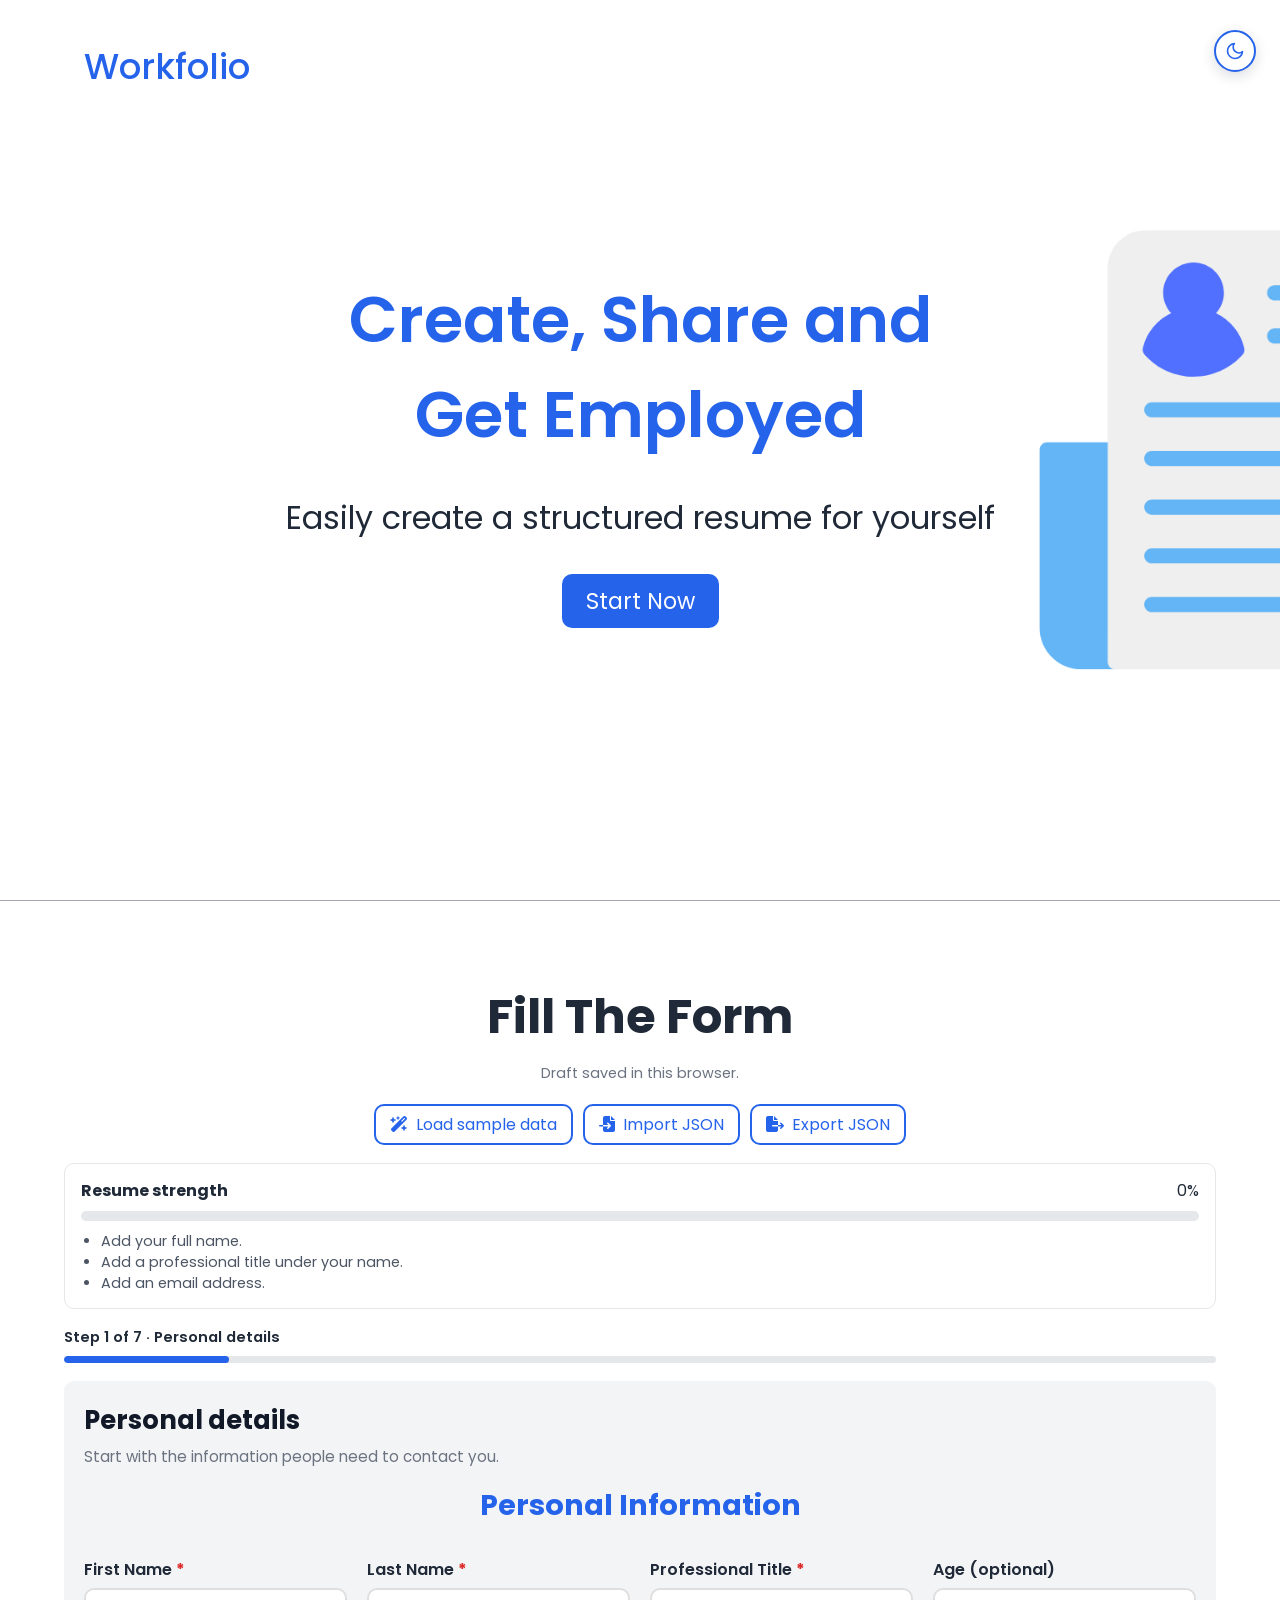
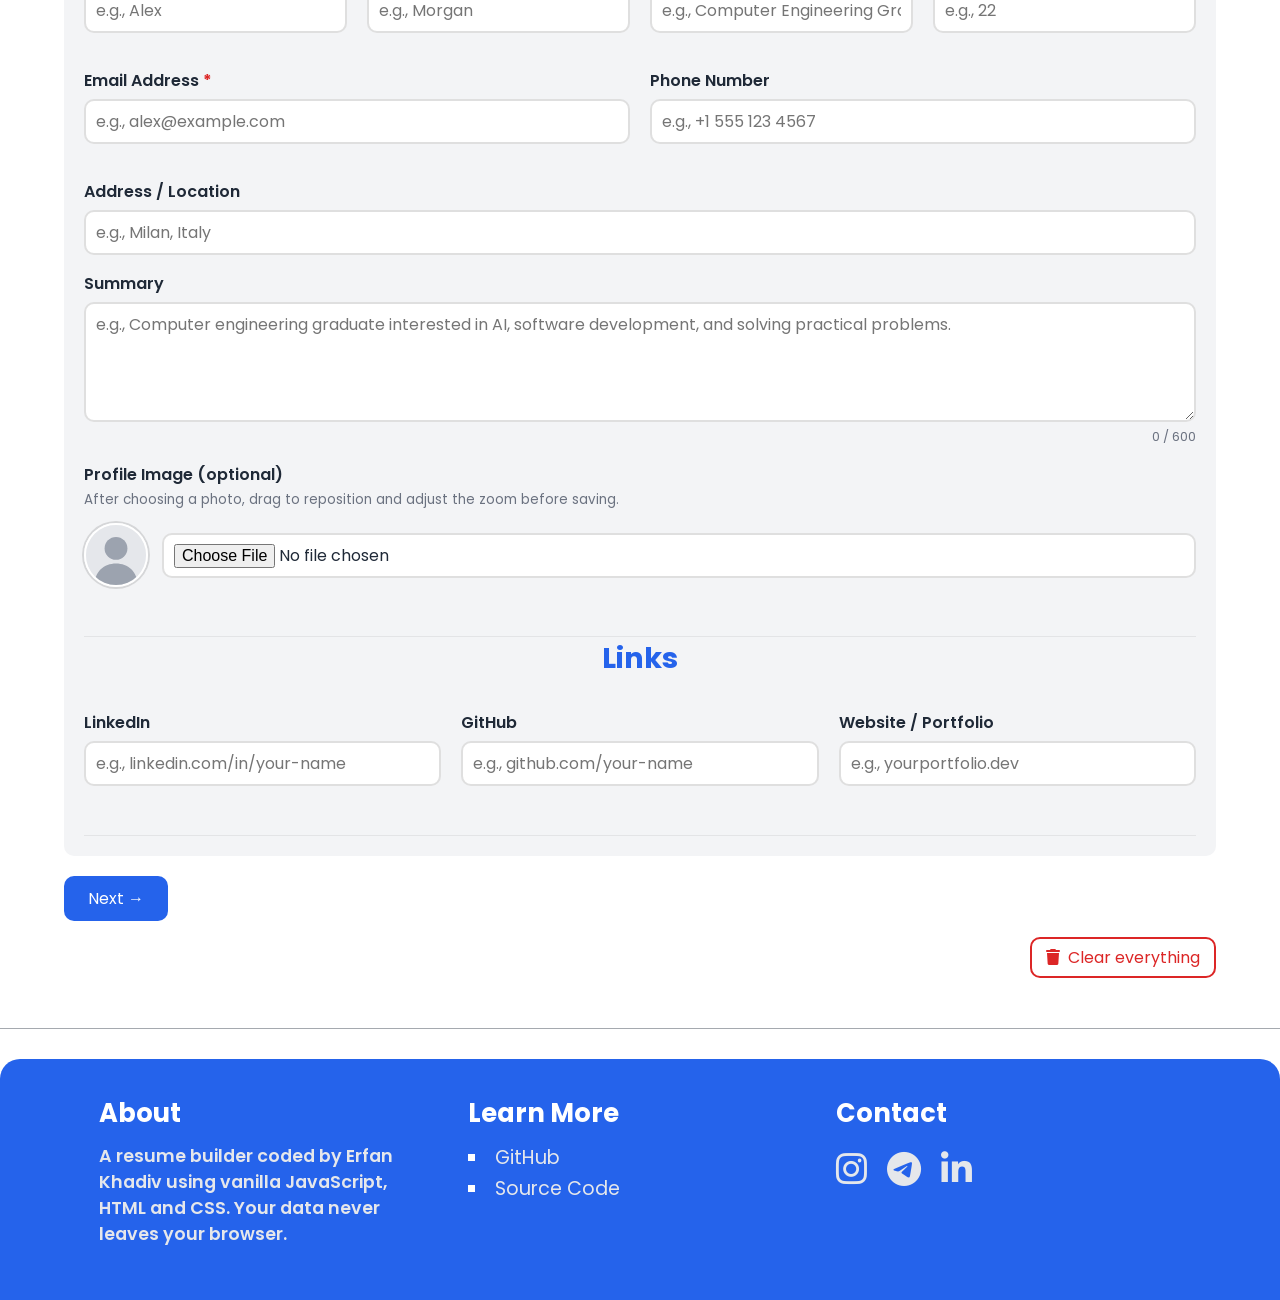
==== commit da8f465c: "Add files via upload" ====
--- a/index.html
+++ b/index.html
@@ -48,9 +48,9 @@
           name="twitter:image"
           content="https://erfankhadiv.github.io/Workfolio/assets/imgs/screenshots/templates-overview.png"
         />
-        />
         <link rel="icon" href="assets/imgs/favicon.svg" type="image/svg+xml" />
         <link rel="stylesheet" href="assets/css/style.css" />
+        <link rel="stylesheet" href="assets/css/theme.css" />
         <!-- icons (Font Awesome Free) -->
         <link
             rel="stylesheet"
@@ -65,10 +65,24 @@
             href="https://fonts.googleapis.com/css2?family=Poppins:wght@400;500;600;700&display=swap"
             rel="stylesheet"
         />
+    <meta name="theme-color" content="#ffffff">
+    <script>
+        /* set the theme before first paint so there is no white flash */
+        (function () {
+            var theme = "light";
+            try {
+                var preview = /[?&]preview=1/.test(location.search);   /* template thumbnails stay light */
+                var saved = localStorage.getItem("workfolio-theme");
+                if (!preview) theme = saved || (window.matchMedia && matchMedia("(prefers-color-scheme: dark)").matches ? "dark" : "light");
+            } catch (e) {}
+            document.documentElement.setAttribute("data-theme", theme);
+        })();
+    </script>
     </head>
     <body>
         <!-- Start nav -->
         <nav>
+            <button type="button" class="theme-toggle" id="themeToggle" aria-label="Switch to dark mode" aria-pressed="false" title="Switch to dark mode"><svg class="icon-moon" viewBox="0 0 24 24" width="20" height="20" fill="none" stroke="currentColor" stroke-width="2" stroke-linecap="round" stroke-linejoin="round" aria-hidden="true"><path d="M21 12.8A9 9 0 1 1 11.2 3a7 7 0 0 0 9.8 9.8z"/></svg><svg class="icon-sun" viewBox="0 0 24 24" width="20" height="20" fill="none" stroke="currentColor" stroke-width="2" stroke-linecap="round" stroke-linejoin="round" aria-hidden="true"><circle cx="12" cy="12" r="4"/><path d="M12 2v2M12 20v2M4.9 4.9l1.4 1.4M17.7 17.7l1.4 1.4M2 12h2M20 12h2M4.9 19.1l1.4-1.4M17.7 6.3l1.4-1.4"/></svg></button>
             <div class="container">
                 <div id="brand-box">
                     <span id="brand-link">
@@ -307,6 +321,7 @@
             </div>
         </footer>
 
+        <script src="assets/js/theme.js"></script>
         <script src="assets/js/core.js"></script>
         <script src="assets/js/index.js"></script>
     </body>
--- a/assets/css/theme.css
+++ b/assets/css/theme.css
@@ -0,0 +1,154 @@
+/* Workfolio - dark / light theme.
+   Light is the default look. Dark overrides only apply on screen, so printing,
+   PDF export and the resume itself always stay exactly as designed. */
+
+/* ---------- toggle button ---------- */
+.theme-toggle {
+    display: inline-flex; align-items: center; justify-content: center;
+    width: 42px; height: 42px; padding: 0;
+    border: 2px solid #2563eb; border-radius: 50%;
+    background: #fff; color: #2563eb;
+    font-size: 1rem; line-height: 1; cursor: pointer;
+    transition: background-color .25s, color .25s, border-color .25s, transform .2s;
+}
+.theme-toggle:hover { transform: rotate(18deg); }
+.theme-toggle svg { display: block; }
+.theme-toggle .icon-sun { display: none; }
+[data-theme="dark"] .theme-toggle .icon-sun { display: block; }
+[data-theme="dark"] .theme-toggle .icon-moon { display: none; }
+
+/* landing page: fixed top-right */
+nav .theme-toggle { position: fixed; top: 30px; right: 24px; z-index: 50; box-shadow: 0 4px 14px rgba(15, 23, 42, .15); }
+/* resume viewer: sits beside the brand */
+#panel .panel-top { display: flex; align-items: center; justify-content: space-between; gap: 10px; margin-bottom: 14px; }
+#panel .panel-top .brand { margin-bottom: 0; }
+@media (max-width: 640px) { nav .theme-toggle { top: 14px; right: 12px; width: 40px; height: 40px; } }
+@media print { .theme-toggle { display: none !important; } }
+
+/* ---------- dark theme (screen only) ---------- */
+@media screen {
+    [data-theme="dark"] { color-scheme: dark; }
+    [data-theme="dark"] body { background: #0b1220; color: #e5e7eb; }
+    [data-theme="dark"] header#top p, [data-theme="dark"] #formSec p { color: #cbd5e1; }
+    [data-theme="dark"] :root, :root[data-theme="dark"] {
+        --blue: #3b82f6; --blue-hover: #5b9bf8; --blue-active: #7aaefa;
+        --gray: #131c30; --text: #e5e7eb;
+    }
+    [data-theme="dark"] .blue-color { color: #60a5fa; }
+    [data-theme="dark"] .gray1-color { color: #e5e7eb; }
+
+    /* toggle */
+    [data-theme="dark"] .theme-toggle { background: #131c30; color: #fbbf24; border-color: #334155; }
+
+    /* landing header: invert the white illustration so it blends into the dark page */
+    [data-theme="dark"] header#top { background: #0b1220; position: relative; isolation: isolate; border-bottom-color: #263248; }
+    [data-theme="dark"] header#top::before {
+        content: ""; position: absolute; inset: 0; z-index: -1;
+        background: url(../imgs/header-img1.png) center / cover no-repeat;
+        filter: invert(1) hue-rotate(180deg);
+        mix-blend-mode: lighten;
+    }
+    [data-theme="dark"] #formSec { border-bottom-color: #263248; }
+
+    /* buttons */
+    [data-theme="dark"] .ghost-btn { background: #131c30; color: #93c5fd; border-color: #3b82f6; }
+    [data-theme="dark"] .ghost-btn:hover { background: #3b82f6; color: #fff; }
+    [data-theme="dark"] .ghost-btn.danger { color: #f87171; border-color: #f87171; }
+    [data-theme="dark"] .ghost-btn.danger:hover { background: #dc2626; color: #fff; }
+
+    /* form */
+    [data-theme="dark"] #formBox { background: #131c30; }
+    [data-theme="dark"] .formGroup { border-bottom-color: #263248; }
+    [data-theme="dark"] .baseInput { background: #0b1220; color: #e5e7eb; border-color: #334155; }
+    [data-theme="dark"] .baseInput::placeholder { color: #64748b; }
+    [data-theme="dark"] .baseInput:hover, [data-theme="dark"] .baseInput:focus { border-color: #60a5fa; }
+    [data-theme="dark"] .draftStatus, [data-theme="dark"] .counter, [data-theme="dark"] .fieldHint,
+    [data-theme="dark"] .photo-crop-help, [data-theme="dark"] .wizard-step-intro p { color: #94a3b8 !important; }
+    [data-theme="dark"] .wizard-step-intro h3 { color: #f1f5f9; }
+    [data-theme="dark"] .entry { background: #0f172a; border-color: #263248; }
+    [data-theme="dark"] #photoPreview { border-color: #131c30; box-shadow: 0 0 0 2px #334155; }
+    [data-theme="dark"] .scoreCard { background: #0f172a; border-color: #263248; }
+    [data-theme="dark"] .scoreBar, [data-theme="dark"] .wizard-progress-track { background: #263248; }
+    [data-theme="dark"] #scoreTips { color: #94a3b8; }
+    [data-theme="dark"] .tplThumb { border-color: #334155; }
+    [data-theme="dark"] .tplCard small { color: #94a3b8; }
+    [data-theme="dark"] .tplCard.selected { border-color: #60a5fa; }
+    @media (max-width: 640px) {
+        [data-theme="dark"] .wizard-nav { background: #131c30; border-color: #263248; }
+    }
+
+    /* photo cropper dialog */
+    [data-theme="dark"] .photo-crop-dialog { color: #e5e7eb; }
+    [data-theme="dark"] .photo-crop-card { background: #131c30; }
+    [data-theme="dark"] .photo-crop-head h2 { color: #f1f5f9; }
+    [data-theme="dark"] .photo-crop-head p, [data-theme="dark"] .photo-crop-zoom output { color: #94a3b8; }
+    [data-theme="dark"] .photo-crop-close { background: #0b1220; border-color: #334155; color: #cbd5e1; }
+    [data-theme="dark"] .photo-crop-canvas-wrap { background: #0b1220; border-color: #334155; }
+
+    /* ---------- resume viewer (resume.html) ---------- */
+    [data-theme="dark"] body.preview { background: #fff; }      /* template thumbnails stay white */
+    [data-theme="dark"] #stage { background: #0b1220; }
+    [data-theme="dark"] #app { background: #0b1220; }
+    [data-theme="dark"] #panel { background: #0f172a; border-right-color: #263248; }
+    [data-theme="dark"] .brand { color: #60a5fa; }
+    [data-theme="dark"] .btn { background: #131c30; color: #93c5fd; border-color: #3b82f6; }
+    [data-theme="dark"] .btn.primary { background: #3b82f6; color: #fff; }
+    [data-theme="dark"] .btn.ghost { border-color: #334155; color: #94a3b8; }
+    [data-theme="dark"] .btn.linkish { color: #94a3b8; }
+    [data-theme="dark"] .btn.ai-launch { background: #172554; }
+    [data-theme="dark"] .pdfHint { color: #94a3b8; }
+    [data-theme="dark"] .pageInfo { color: #cbd5e1; }
+    [data-theme="dark"] .pageInfo.warn { color: #fbbf24; }
+    [data-theme="dark"] details { border-top-color: #263248; }
+    [data-theme="dark"] .field select { background: #0b1220; color: #e5e7eb; border-color: #334155; }
+    [data-theme="dark"] .tplBtn { background: #131c30; border-color: #334155; color: #e5e7eb; }
+    [data-theme="dark"] .tplBtn small { color: #94a3b8; }
+    [data-theme="dark"] .tplBtn.active { background: #172554; border-color: #60a5fa; }
+    [data-theme="dark"] .swatch { border-color: #0f172a; box-shadow: 0 0 0 1px #64748b; }
+    [data-theme="dark"] .swatch.active { box-shadow: 0 0 0 3px #f1f5f9; }
+    [data-theme="dark"] .sectionList button { background: #131c30; border-color: #334155; color: #e5e7eb; }
+    [data-theme="dark"] .banner { background: #3a2e0a; border-color: #854d0e; color: #fde68a; }
+    [data-theme="dark"] .banner a { color: #fcd34d; }
+    [data-theme="dark"] #scaler { box-shadow: 0 4px 30px rgba(0, 0, 0, .6); }
+    [data-theme="dark"] #mobilePreviewViewport { background: #0b1220; border-color: #263248; }
+    [data-theme="dark"] .preview-toggle { background: #172554; color: #93c5fd; border-color: #3b82f6; }
+    @media (max-width: 900px) {
+        [data-theme="dark"] .mobile-preview-dock:not([hidden]) { background: rgba(15, 23, 42, .97); border-bottom-color: #263248; }
+        [data-theme="dark"] #mobilePreviewDock.preview-expanded,
+        [data-theme="dark"] body.preview-expanded #mobilePreviewDock { background: #0b1220; }
+    }
+
+    /* ---------- AI Job Match dialog ---------- */
+    [data-theme="dark"] .ai-dialog { background: #0f172a; color: #e5e7eb; }
+    [data-theme="dark"] .ai-head, [data-theme="dark"] .ai-input { border-color: #263248; }
+    [data-theme="dark"] .ai-head h2 { color: #93c5fd; }
+    [data-theme="dark"] .ai-head p, [data-theme="dark"] .ai-privacy, [data-theme="dark"] .ai-muted,
+    [data-theme="dark"] .ai-mode, [data-theme="dark"] .ai-tech, [data-theme="dark"] .ai-check small,
+    [data-theme="dark"] .ai-evidence, [data-theme="dark"] .ai-ring-in span { color: #94a3b8; }
+    [data-theme="dark"] .ai-evidence b, [data-theme="dark"] .ai-sub, [data-theme="dark"] .ai-break,
+    [data-theme="dark"] .ai-status, [data-theme="dark"] .ai-msg { color: #cbd5e1; }
+    [data-theme="dark"] .ai-close { background: #131c30; border-color: #334155; color: #cbd5e1; }
+    [data-theme="dark"] .ai-close:hover { background: #1e293b; }
+    [data-theme="dark"] .ai-input textarea { background: #0b1220; color: #e5e7eb; border-color: #334155; }
+    [data-theme="dark"] .ai-input textarea:focus { border-color: #60a5fa; }
+    [data-theme="dark"] .ai-bar { background: #263248; }
+    [data-theme="dark"] .ai-error { background: #3b0d12; border-color: #7f1d1d; color: #fecaca; }
+    [data-theme="dark"] .ai-note { background: #3a2e0a; border-color: #854d0e; color: #fde68a; }
+    [data-theme="dark"] .ai-h { border-top-color: #263248; }
+    [data-theme="dark"] .ai-ring { background: conic-gradient(var(--tone) var(--p), #263248 0); }
+    [data-theme="dark"] .ai-ring-in { background: #0f172a; }
+    [data-theme="dark"] .ai-req { border-color: #263248; }
+    [data-theme="dark"] .ai-chips .ok { background: #052e22; border-color: #047857; color: #6ee7b7; }
+    [data-theme="dark"] .ai-chips .miss { background: #3a2e0a; border-color: #854d0e; color: #fcd34d; }
+    [data-theme="dark"] .gap .ai-tag { background: #4c0519; color: #fda4af; }
+    [data-theme="dark"] .partial .ai-tag { background: #451a03; color: #fcd34d; }
+    [data-theme="dark"] .strong .ai-tag { background: #052e22; color: #6ee7b7; }
+    [data-theme="dark"] .soft .ai-tag { background: #263248; color: #cbd5e1; }
+}
+
+/* Smooth colour change only after the first paint, so there is no flash on load */
+html.theme-ready body, html.theme-ready #formBox, html.theme-ready #panel, html.theme-ready .baseInput,
+html.theme-ready .entry, html.theme-ready .scoreCard, html.theme-ready .btn, html.theme-ready .ghost-btn {
+    transition: background-color .25s ease, color .25s ease, border-color .25s ease;
+}
+@media (prefers-reduced-motion: reduce) { html.theme-ready * { transition: none !important; } }
